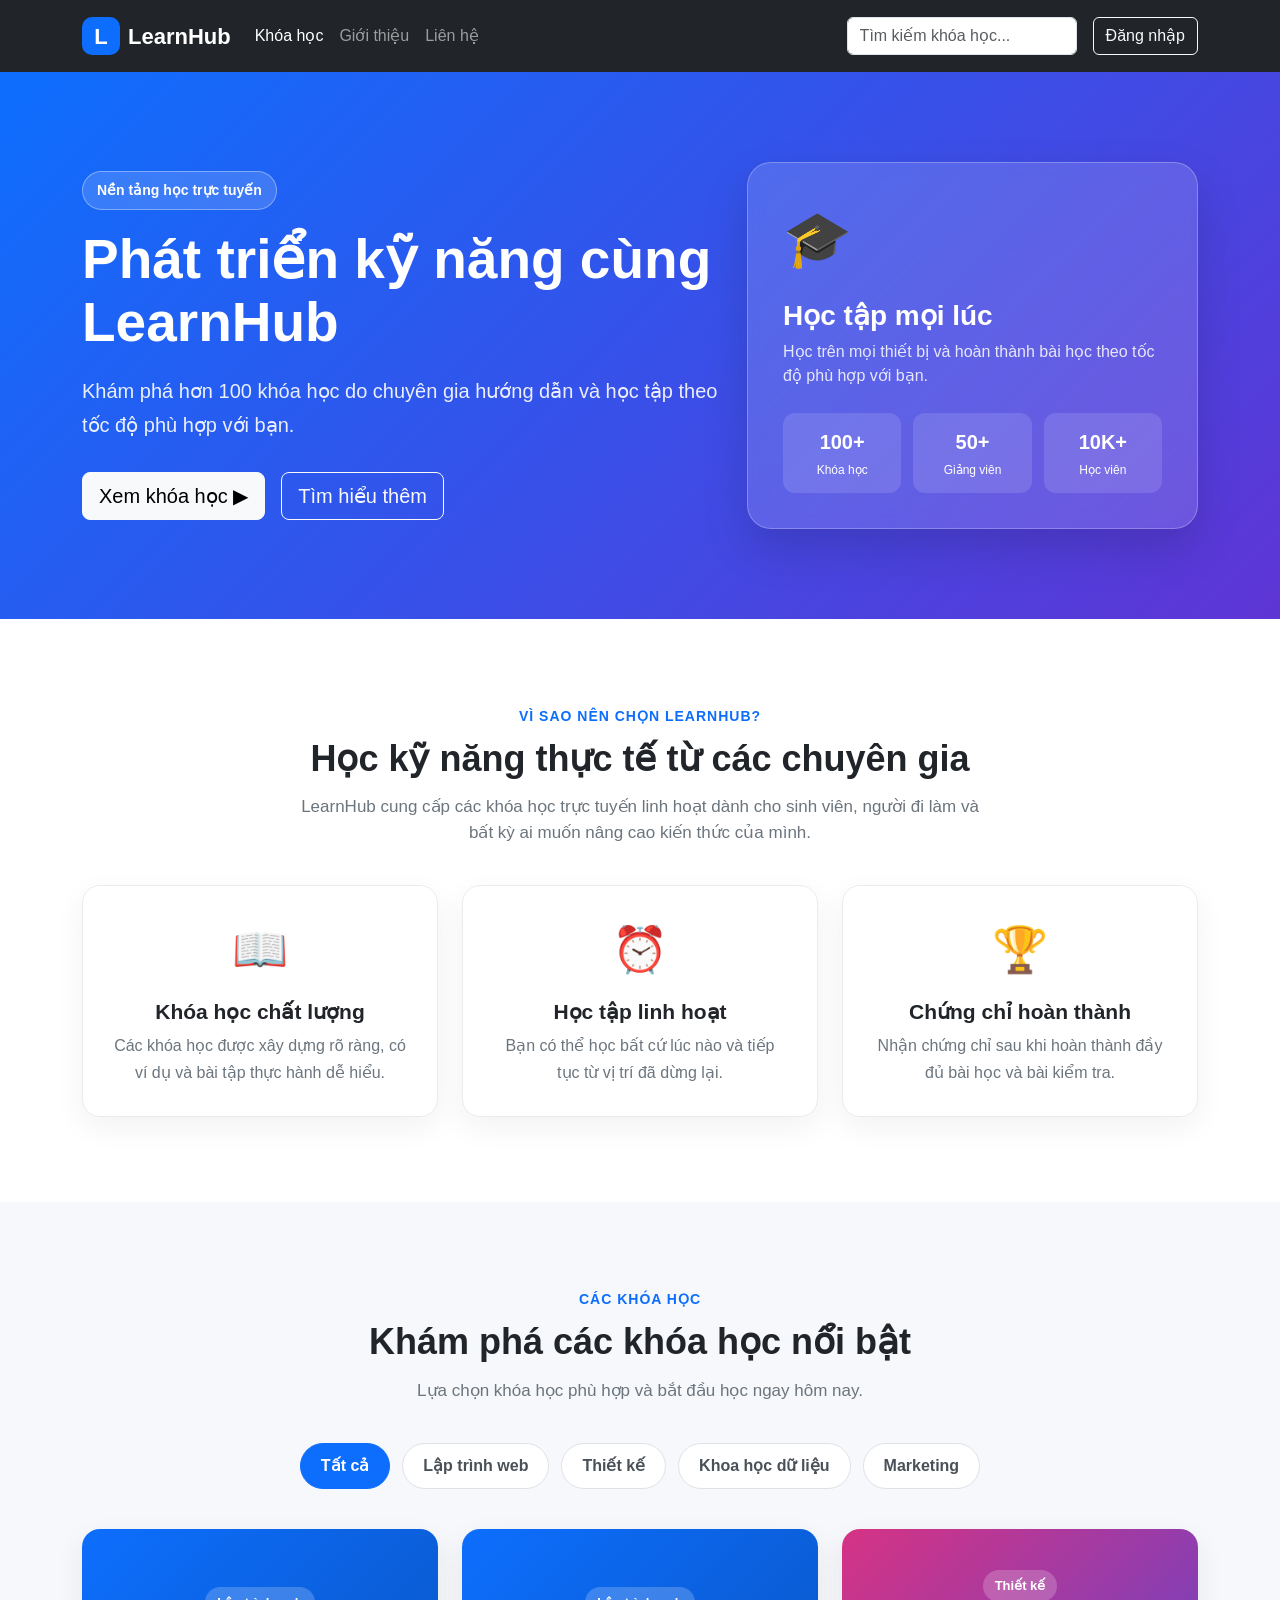
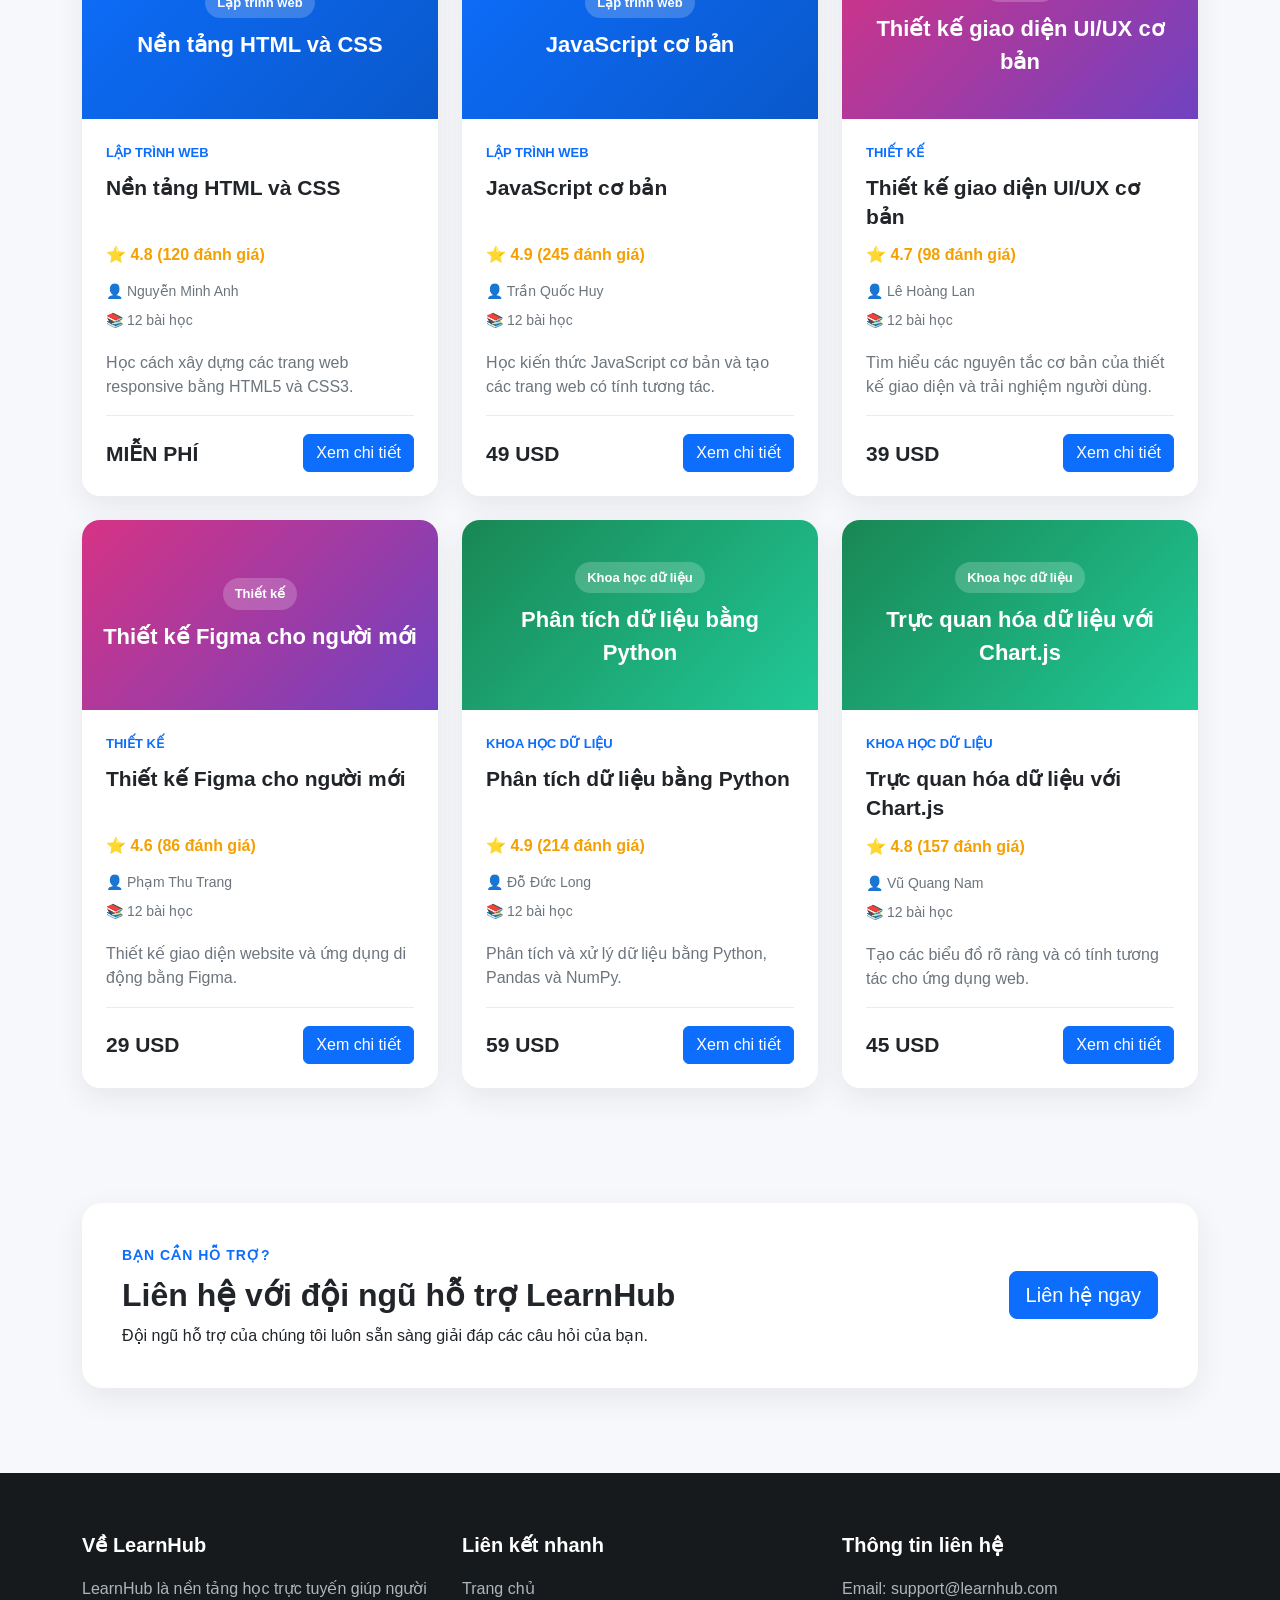
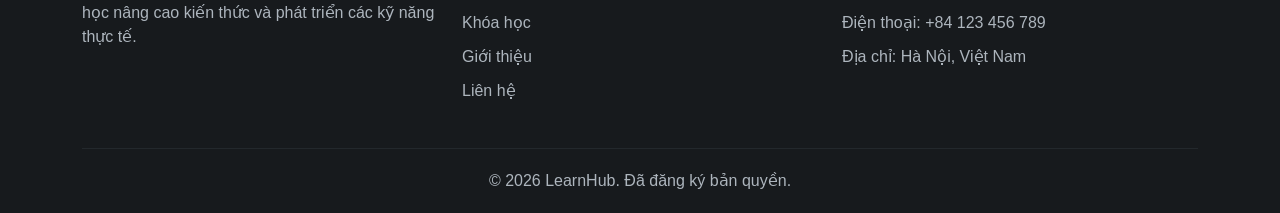
==== index.html @ 82a7a539 "First Commit" ====
<!DOCTYPE html>
<html lang="vi">
<head>
    <meta charset="UTF-8">

    <!-- Giúp giao diện hiển thị tốt trên điện thoại và máy tính bảng -->
    <meta
        name="viewport"
        content="width=device-width, initial-scale=1.0"
    >

    <title>LearnHub - Học trực tuyến</title>

    <!-- Bootstrap 5 CSS -->
    <link
        href="https://cdn.jsdelivr.net/npm/bootstrap@5.3.3/dist/css/bootstrap.min.css"
        rel="stylesheet"
    >

    <!-- File CSS tự viết -->
    <link rel="stylesheet" href="style.css">
</head>

<body>

<!-- ================= THANH ĐIỀU HƯỚNG ================= -->
<nav class="navbar navbar-expand-lg navbar-dark bg-dark sticky-top">
    <div class="container">

        <!-- Logo trang web -->
        <a class="navbar-brand d-flex align-items-center gap-2" href="index.html">
            <span class="logo-mark">L</span>
            <span>LearnHub</span>
        </a>

        <!-- Nút menu xuất hiện trên màn hình nhỏ -->
        <button
            class="navbar-toggler"
            type="button"
            data-bs-toggle="collapse"
            data-bs-target="#mainNavbar"
            aria-controls="mainNavbar"
            aria-expanded="false"
            aria-label="Mở hoặc đóng menu"
        >
            <span class="navbar-toggler-icon"></span>
        </button>

        <!-- Nội dung thanh điều hướng -->
        <div class="collapse navbar-collapse" id="mainNavbar">

            <ul class="navbar-nav me-auto mb-2 mb-lg-0">

                <li class="nav-item">
                    <a class="nav-link active" href="#courses">
                        Khóa học
                    </a>
                </li>

                <li class="nav-item">
                    <a class="nav-link" href="#about">
                        Giới thiệu
                    </a>
                </li>

                <li class="nav-item">
                    <a class="nav-link" href="#contact">
                        Liên hệ
                    </a>
                </li>

            </ul>

            <!-- Ô tìm kiếm hiện mới chỉ có giao diện.
                 Chức năng tìm kiếm sẽ làm trong Bài 2. -->
            <div class="navbar-search me-lg-3 mb-3 mb-lg-0">
                <input
                    id="navbarSearchInput"
                    class="form-control"
                    type="search"
                    placeholder="Tìm kiếm khóa học..."
                    aria-label="Tìm kiếm khóa học"
                >
            </div>

            <button class="btn btn-outline-light" type="button">
                Đăng nhập
            </button>

        </div>
    </div>
</nav>

<!-- ================= PHẦN GIỚI THIỆU ĐẦU TRANG ================= -->
<header class="hero-section" id="about">
    <div class="container">
        <div class="row align-items-center">

            <div class="col-lg-7">

                <span class="hero-label">
                    Nền tảng học trực tuyến
                </span>

                <h1 class="hero-title">
                    Phát triển kỹ năng cùng LearnHub
                </h1>

                <p class="hero-description">
                    Khám phá hơn 100 khóa học do chuyên gia hướng dẫn
                    và học tập theo tốc độ phù hợp với bạn.
                </p>

                <div class="d-flex flex-wrap gap-3">

                    <a class="btn btn-light btn-lg" href="#courses">
                        Xem khóa học ▶
                    </a>

                    <a class="btn btn-outline-light btn-lg" href="#aboutContent">
                        Tìm hiểu thêm
                    </a>

                </div>
            </div>

            <!-- Phần này chỉ hiển thị trên màn hình máy tính -->
            <div class="col-lg-5 d-none d-lg-block">

                <div class="hero-card">

                    <div class="hero-card-icon">🎓</div>

                    <h2>Học tập mọi lúc</h2>

                    <p>
                        Học trên mọi thiết bị và hoàn thành bài học
                        theo tốc độ phù hợp với bạn.
                    </p>

                    <div class="hero-statistics">

                        <div>
                            <strong>100+</strong>
                            <span>Khóa học</span>
                        </div>

                        <div>
                            <strong>50+</strong>
                            <span>Giảng viên</span>
                        </div>

                        <div>
                            <strong>10K+</strong>
                            <span>Học viên</span>
                        </div>

                    </div>
                </div>
            </div>

        </div>
    </div>
</header>

<!-- ================= PHẦN GIỚI THIỆU ================= -->
<section class="about-section" id="aboutContent">
    <div class="container">

        <div class="section-heading text-center">

            <span class="section-label">
                Vì sao nên chọn LearnHub?
            </span>

            <h2>
                Học kỹ năng thực tế từ các chuyên gia
            </h2>

            <p>
                LearnHub cung cấp các khóa học trực tuyến linh hoạt
                dành cho sinh viên, người đi làm và bất kỳ ai muốn
                nâng cao kiến thức của mình.
            </p>

        </div>

        <div class="row g-4">

            <div class="col-md-4">

                <div class="feature-card">

                    <div class="feature-icon">📖</div>

                    <h3>Khóa học chất lượng</h3>

                    <p>
                        Các khóa học được xây dựng rõ ràng, có ví dụ
                        và bài tập thực hành dễ hiểu.
                    </p>

                </div>
            </div>

            <div class="col-md-4">

                <div class="feature-card">

                    <div class="feature-icon">⏰</div>

                    <h3>Học tập linh hoạt</h3>

                    <p>
                        Bạn có thể học bất cứ lúc nào và tiếp tục
                        từ vị trí đã dừng lại.
                    </p>

                </div>
            </div>

            <div class="col-md-4">

                <div class="feature-card">

                    <div class="feature-icon">🏆</div>

                    <h3>Chứng chỉ hoàn thành</h3>

                    <p>
                        Nhận chứng chỉ sau khi hoàn thành đầy đủ
                        bài học và bài kiểm tra.
                    </p>

                </div>
            </div>

        </div>
    </div>
</section>

<!-- ================= DANH SÁCH KHÓA HỌC ================= -->
<main class="course-section" id="courses">
    <div class="container">

        <div class="section-heading text-center">

            <span class="section-label">
                Các khóa học
            </span>

            <h2>
                Khám phá các khóa học nổi bật
            </h2>

            <p>
                Lựa chọn khóa học phù hợp và bắt đầu học ngay hôm nay.
            </p>

        </div>

        <!-- Các nút danh mục hiện mới chỉ có giao diện.
             Chức năng lọc sẽ được làm trong Bài 2. -->
        <div class="category-tabs">

            <button class="category-button active" type="button">
                Tất cả
            </button>

            <button class="category-button" type="button">
                Lập trình web
            </button>

            <button class="category-button" type="button">
                Thiết kế
            </button>

            <button class="category-button" type="button">
                Khoa học dữ liệu
            </button>

            <button class="category-button" type="button">
                Marketing
            </button>

        </div>

        <!-- JavaScript sẽ đưa các thẻ khóa học vào đây -->
        <div
            id="coursesGrid"
            class="row row-cols-1 row-cols-md-2 row-cols-lg-3 g-4"
        ></div>

    </div>
</main>

<!-- ================= PHẦN LIÊN HỆ ================= -->
<section class="contact-section" id="contact">
    <div class="container">

        <div class="contact-box">

            <div>

                <span class="section-label">
                    Bạn cần hỗ trợ?
                </span>

                <h2>
                    Liên hệ với đội ngũ hỗ trợ LearnHub
                </h2>

                <p class="mb-0">
                    Đội ngũ hỗ trợ của chúng tôi luôn sẵn sàng
                    giải đáp các câu hỏi của bạn.
                </p>

            </div>

            <a
                class="btn btn-primary btn-lg"
                href="mailto:support@learnhub.com"
            >
                Liên hệ ngay
            </a>

        </div>
    </div>
</section>

<!-- ================= CHÂN TRANG ================= -->
<footer class="site-footer">
    <div class="container">

        <div class="row g-4">

            <!-- Cột 1 -->
            <div class="col-md-4">

                <h3 class="footer-title">
                    Về LearnHub
                </h3>

                <p>
                    LearnHub là nền tảng học trực tuyến giúp người học
                    nâng cao kiến thức và phát triển các kỹ năng thực tế.
                </p>

            </div>

            <!-- Cột 2 -->
            <div class="col-md-4">

                <h3 class="footer-title">
                    Liên kết nhanh
                </h3>

                <ul class="footer-links">

                    <li>
                        <a href="index.html">
                            Trang chủ
                        </a>
                    </li>

                    <li>
                        <a href="#courses">
                            Khóa học
                        </a>
                    </li>

                    <li>
                        <a href="#about">
                            Giới thiệu
                        </a>
                    </li>

                    <li>
                        <a href="#contact">
                            Liên hệ
                        </a>
                    </li>

                </ul>
            </div>

            <!-- Cột 3 -->
            <div class="col-md-4">

                <h3 class="footer-title">
                    Thông tin liên hệ
                </h3>

                <ul class="footer-contact">

                    <li>
                        Email: support@learnhub.com
                    </li>

                    <li>
                        Điện thoại: +84 123 456 789
                    </li>

                    <li>
                        Địa chỉ: Hà Nội, Việt Nam
                    </li>

                </ul>
            </div>

        </div>

        <hr class="footer-divider">

        <p class="footer-copyright">
            © 2026 LearnHub. Đã đăng ký bản quyền.
        </p>

    </div>
</footer>

<!-- Bootstrap JavaScript -->
<script
    src="https://cdn.jsdelivr.net/npm/bootstrap@5.3.3/dist/js/bootstrap.bundle.min.js"
></script>

<!-- Dữ liệu và code hiển thị khóa học -->
<script src="app.js"></script>

</body>
</html>
---- style.css ----
/* ================= CÀI ĐẶT CHUNG ================= */

html {
    scroll-behavior: smooth;
}

body {
    margin: 0;
    background-color: #f6f8fb;
    color: #212529;
    font-family: Arial, Helvetica, sans-serif;
}

a {
    text-decoration: none;
}

h1,
h2,
h3,
p {
    word-break: break-word;
}

.section-heading {
    max-width: 700px;
    margin: 0 auto 40px;
}

.section-heading h2 {
    margin-bottom: 14px;
    font-size: 36px;
    font-weight: 700;
}

.section-heading p {
    color: #6c757d;
    font-size: 17px;
}

.section-label {
    display: inline-block;
    margin-bottom: 10px;
    color: #0d6efd;
    font-size: 14px;
    font-weight: 700;
    letter-spacing: 1px;
    text-transform: uppercase;
}


/* ================= THANH ĐIỀU HƯỚNG ================= */

.navbar {
    min-height: 72px;
}

.logo-mark {
    display: inline-flex;
    width: 38px;
    height: 38px;
    align-items: center;
    justify-content: center;
    border-radius: 10px;
    background-color: #0d6efd;
    color: #ffffff;
    font-size: 22px;
    font-weight: 700;
}

.navbar-brand {
    font-size: 22px;
    font-weight: 700;
}

.navbar-search {
    width: 230px;
}


/* ================= PHẦN ĐẦU TRANG ================= */

.hero-section {
    padding: 90px 0;
    background:
        linear-gradient(
            135deg,
            #0d6efd,
            #5f35d5
        );
    color: #ffffff;
}

.hero-label {
    display: inline-block;
    margin-bottom: 18px;
    padding: 8px 14px;
    border: 1px solid rgba(255, 255, 255, 0.35);
    border-radius: 30px;
    background-color: rgba(255, 255, 255, 0.15);
    font-size: 14px;
    font-weight: 700;
}

.hero-title {
    max-width: 720px;
    margin-bottom: 20px;
    font-size: 55px;
    font-weight: 800;
    line-height: 1.15;
}

.hero-description {
    max-width: 650px;
    margin-bottom: 30px;
    color: rgba(255, 255, 255, 0.9);
    font-size: 20px;
    line-height: 1.7;
}

.hero-card {
    padding: 35px;
    border: 1px solid rgba(255, 255, 255, 0.25);
    border-radius: 24px;
    background-color: rgba(255, 255, 255, 0.14);
    box-shadow: 0 20px 45px rgba(0, 0, 0, 0.15);
    backdrop-filter: blur(8px);
}

.hero-card-icon {
    margin-bottom: 18px;
    font-size: 55px;
}

.hero-card h2 {
    font-size: 28px;
    font-weight: 700;
}

.hero-card p {
    color: rgba(255, 255, 255, 0.85);
}

.hero-statistics {
    display: grid;
    grid-template-columns: repeat(3, 1fr);
    gap: 12px;
    margin-top: 25px;
}

.hero-statistics div {
    padding: 14px 8px;
    border-radius: 12px;
    background-color: rgba(255, 255, 255, 0.12);
    text-align: center;
}

.hero-statistics strong,
.hero-statistics span {
    display: block;
}

.hero-statistics strong {
    font-size: 20px;
}

.hero-statistics span {
    margin-top: 4px;
    font-size: 12px;
}


/* ================= PHẦN GIỚI THIỆU ================= */

.about-section {
    padding: 85px 0;
    background-color: #ffffff;
}

.feature-card {
    height: 100%;
    padding: 30px;
    border: 1px solid #e9ecef;
    border-radius: 18px;
    background-color: #ffffff;
    box-shadow: 0 10px 30px rgba(33, 37, 41, 0.06);
    text-align: center;
}

.feature-icon {
    margin-bottom: 15px;
    font-size: 45px;
}

.feature-card h3 {
    font-size: 21px;
    font-weight: 700;
}

.feature-card p {
    margin-bottom: 0;
    color: #6c757d;
    line-height: 1.7;
}


/* ================= DANH SÁCH KHÓA HỌC ================= */

.course-section {
    padding: 85px 0;
}

.category-tabs {
    display: flex;
    flex-wrap: wrap;
    justify-content: center;
    gap: 12px;
    margin-bottom: 40px;
}

.category-button {
    padding: 10px 20px;
    border: 1px solid #dee2e6;
    border-radius: 30px;
    background-color: #ffffff;
    color: #495057;
    font-weight: 600;
    transition: 0.2s;
}

.category-button:hover,
.category-button.active {
    border-color: #0d6efd;
    background-color: #0d6efd;
    color: #ffffff;
}

.course-card {
    overflow: hidden;
    border: 0;
    border-radius: 18px;
    box-shadow: 0 10px 28px rgba(33, 37, 41, 0.08);
    transition: transform 0.25s, box-shadow 0.25s;
}

.course-card:hover {
    transform: translateY(-7px);
    box-shadow: 0 18px 38px rgba(33, 37, 41, 0.15);
}

.course-thumbnail {
    display: flex;
    height: 190px;
    flex-direction: column;
    align-items: center;
    justify-content: center;
    gap: 10px;
    padding: 20px;
    color: #ffffff;
    text-align: center;
}

.course-thumbnail span {
    padding: 6px 12px;
    border-radius: 20px;
    background-color: rgba(255, 255, 255, 0.2);
    font-size: 13px;
    font-weight: 700;
}

.course-thumbnail strong {
    font-size: 22px;
}

.thumbnail-web {
    background:
        linear-gradient(
            135deg,
            #0d6efd,
            #0a58ca
        );
}

.thumbnail-design {
    background:
        linear-gradient(
            135deg,
            #d63384,
            #6f42c1
        );
}

.thumbnail-data {
    background:
        linear-gradient(
            135deg,
            #198754,
            #20c997
        );
}

.thumbnail-marketing {
    background:
        linear-gradient(
            135deg,
            #fd7e14,
            #dc3545
        );
}

.course-card .card-body {
    display: flex;
    flex-direction: column;
    padding: 24px;
}

.course-category {
    margin-bottom: 10px;
    color: #0d6efd;
    font-size: 13px;
    font-weight: 700;
    text-transform: uppercase;
}

.course-card-title {
    min-height: 58px;
    margin-bottom: 12px;
    font-size: 21px;
    font-weight: 700;
    line-height: 1.4;
}

.course-rating {
    margin-bottom: 14px;
    color: #f59f00;
    font-weight: 600;
}

.course-information {
    display: flex;
    flex-direction: column;
    gap: 8px;
    margin-bottom: 20px;
    color: #6c757d;
    font-size: 14px;
}

.course-card-footer {
    display: flex;
    align-items: center;
    justify-content: space-between;
    gap: 15px;
    margin-top: auto;
    padding-top: 18px;
    border-top: 1px solid #e9ecef;
}

.course-price-small {
    margin: 0;
    color: #212529;
    font-size: 21px;
    font-weight: 800;
}


/* ================= PHẦN LIÊN HỆ ================= */

.contact-section {
    padding: 30px 0 85px;
}

.contact-box {
    display: flex;
    align-items: center;
    justify-content: space-between;
    gap: 30px;
    padding: 40px;
    border-radius: 20px;
    background-color: #ffffff;
    box-shadow: 0 10px 30px rgba(33, 37, 41, 0.08);
}

.contact-box h2 {
    margin-bottom: 10px;
    font-weight: 700;
}


/* ================= CHÂN TRANG ================= */

.site-footer {
    padding: 60px 0 20px;
    background-color: #171a1d;
    color: #adb5bd;
}

.footer-title {
    margin-bottom: 20px;
    color: #ffffff;
    font-size: 20px;
    font-weight: 700;
}

.footer-links,
.footer-contact {
    margin: 0;
    padding: 0;
    list-style: none;
}

.footer-links li,
.footer-contact li {
    margin-bottom: 10px;
}

.footer-links a {
    color: #adb5bd;
}

.footer-links a:hover {
    color: #ffffff;
}

.footer-divider {
    margin: 35px 0 20px;
    border-color: #495057;
}

.footer-copyright {
    margin: 0;
    text-align: center;
}


/* ================= ĐƯỜNG DẪN ĐIỀU HƯỚNG ================= */

.breadcrumb-section {
    padding: 22px 0;
    border-bottom: 1px solid #e9ecef;
    background-color: #ffffff;
}


/* ================= CHI TIẾT KHÓA HỌC ================= */

.course-detail-section {
    padding: 55px 0 85px;
}

.detail-thumbnail {
    display: flex;
    min-height: 340px;
    flex-direction: column;
    align-items: center;
    justify-content: center;
    gap: 14px;
    margin-bottom: 25px;
    padding: 30px;
    border-radius: 20px;
    color: #ffffff;
    text-align: center;
}

.detail-thumbnail span {
    padding: 8px 16px;
    border-radius: 30px;
    background-color: rgba(255, 255, 255, 0.2);
    font-weight: 700;
}

.detail-thumbnail strong {
    max-width: 600px;
    font-size: 38px;
    line-height: 1.3;
}

.detail-content-card {
    margin-bottom: 25px;
    padding: 32px;
    border: 1px solid #e9ecef;
    border-radius: 18px;
    background-color: #ffffff;
    box-shadow: 0 8px 25px rgba(33, 37, 41, 0.05);
}

.detail-content-card h1 {
    margin: 14px 0;
    font-size: 42px;
    font-weight: 800;
}

.detail-content-card h2 {
    margin-bottom: 22px;
    font-size: 27px;
    font-weight: 700;
}

.course-category-badge {
    display: inline-block;
    padding: 7px 13px;
    border-radius: 20px;
    background-color: #e7f1ff;
    color: #0d6efd;
    font-size: 13px;
    font-weight: 700;
}

.course-detail-meta {
    display: flex;
    flex-wrap: wrap;
    gap: 10px;
    color: #6c757d;
}

.course-instructor {
    margin-top: 18px;
    margin-bottom: 0;
}

.learning-goal-item {
    display: flex;
    height: 100%;
    gap: 12px;
    padding: 16px;
    border-radius: 12px;
    background-color: #f8f9fa;
}

.learning-goal-icon {
    color: #198754;
    font-weight: 800;
}

.curriculum-heading {
    display: flex;
    align-items: center;
    justify-content: space-between;
    gap: 20px;
    margin-bottom: 25px;
}

.lesson-count {
    flex-shrink: 0;
    padding: 8px 14px;
    border-radius: 30px;
    background-color: #e7f1ff;
    color: #0d6efd;
    font-size: 14px;
    font-weight: 700;
}

.curriculum-accordion .accordion-item {
    overflow: hidden;
    margin-bottom: 12px;
    border: 1px solid #dee2e6;
    border-radius: 12px;
}

.curriculum-accordion .accordion-button {
    font-weight: 700;
}

.lesson-item {
    display: flex;
    align-items: center;
    justify-content: space-between;
    gap: 15px;
}

.lesson-number {
    display: inline-flex;
    width: 30px;
    height: 30px;
    align-items: center;
    justify-content: center;
    margin-right: 10px;
    border-radius: 50%;
    background-color: #e7f1ff;
    color: #0d6efd;
    font-size: 13px;
    font-weight: 700;
}


/* ================= THANH THÔNG TIN BÊN PHẢI ================= */

.course-sidebar {
    position: sticky;
    top: 95px;
    overflow: hidden;
    border-radius: 18px;
    background-color: #ffffff;
    box-shadow: 0 12px 35px rgba(33, 37, 41, 0.12);
}

.sidebar-thumbnail {
    display: flex;
    height: 190px;
    align-items: center;
    justify-content: center;
    padding: 20px;
    color: #ffffff;
    font-size: 22px;
    font-weight: 700;
    text-align: center;
}

.sidebar-body {
    padding: 28px;
}

.course-price {
    margin-bottom: 20px;
    font-size: 34px;
    font-weight: 800;
}

.sidebar-body h3 {
    margin-bottom: 18px;
    font-size: 18px;
    font-weight: 700;
}

.course-includes {
    display: flex;
    flex-direction: column;
    gap: 13px;
    margin: 0;
    padding: 0;
    list-style: none;
    color: #495057;
}


/* ================= RESPONSIVE ================= */

@media (max-width: 991px) {
    .navbar-search {
        width: 100%;
    }

    .hero-section {
        padding: 70px 0;
    }

    .hero-title {
        font-size: 44px;
    }

    .course-sidebar {
        position: static;
    }
}

@media (max-width: 767px) {
    .section-heading h2 {
        font-size: 30px;
    }

    .hero-title {
        font-size: 38px;
    }

    .hero-description {
        font-size: 17px;
    }

    .contact-box {
        flex-direction: column;
        align-items: flex-start;
    }

    .detail-thumbnail {
        min-height: 260px;
    }

    .detail-thumbnail strong {
        font-size: 29px;
    }

    .detail-content-card {
        padding: 24px;
    }

    .detail-content-card h1 {
        font-size: 34px;
    }

    .curriculum-heading {
        align-items: flex-start;
        flex-direction: column;
    }
}

@media (max-width: 575px) {
    .hero-section {
        padding: 55px 0;
    }

    .hero-title {
        font-size: 33px;
    }

    .category-tabs {
        justify-content: flex-start;
    }

    .course-card-footer {
        align-items: flex-start;
        flex-direction: column;
    }

    .course-card-footer .btn {
        width: 100%;
    }

    .lesson-item {
        align-items: flex-start;
        flex-direction: column;
    }
}
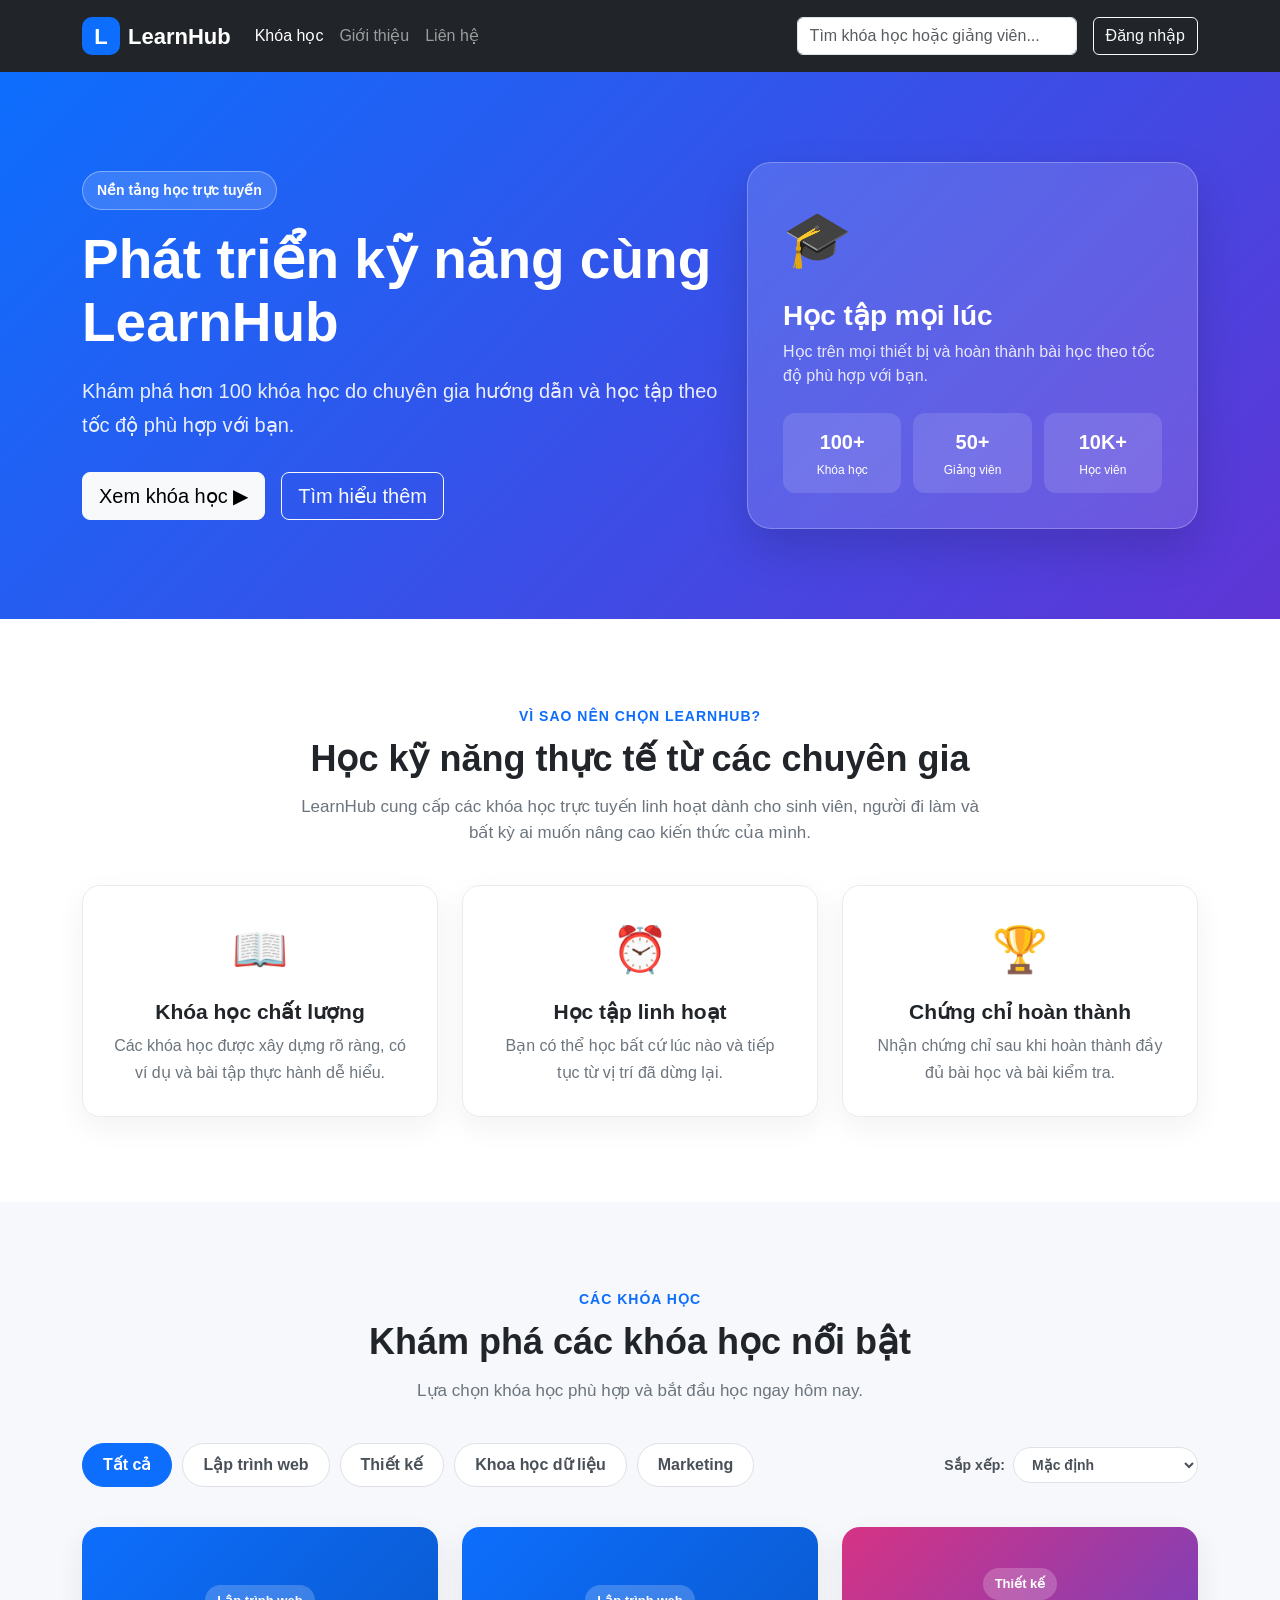
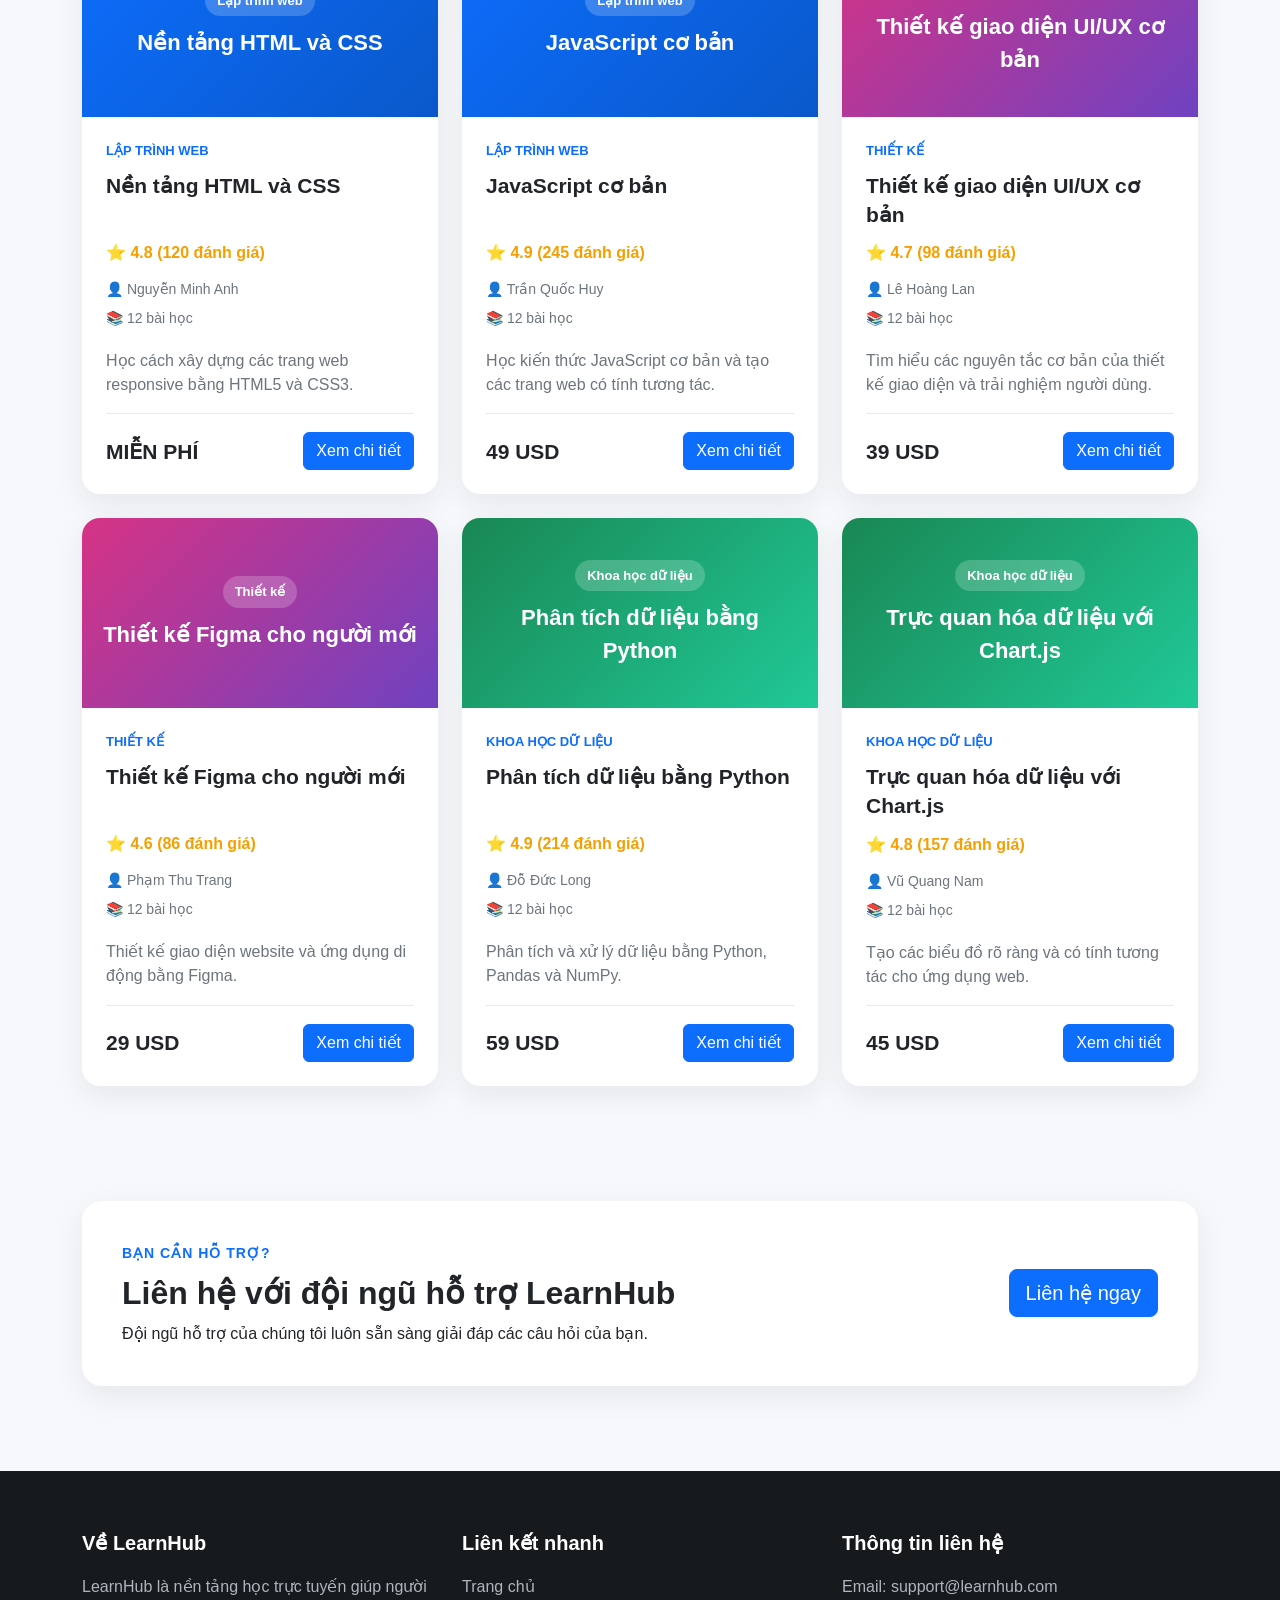
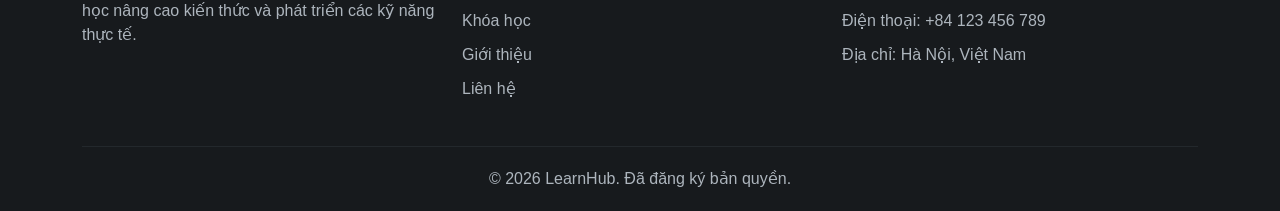
==== commit 6fe831f9: "Problem 02: Live Search, Category Filter & Sort" ====
--- a/index.html
+++ b/index.html
@@ -1,21 +1,16 @@
 <!DOCTYPE html>
 <html lang="vi">
+
 <head>
     <meta charset="UTF-8">
 
     <!-- Giúp giao diện hiển thị tốt trên điện thoại và máy tính bảng -->
-    <meta
-        name="viewport"
-        content="width=device-width, initial-scale=1.0"
-    >
+    <meta name="viewport" content="width=device-width, initial-scale=1.0">
 
     <title>LearnHub - Học trực tuyến</title>
 
     <!-- Bootstrap 5 CSS -->
-    <link
-        href="https://cdn.jsdelivr.net/npm/bootstrap@5.3.3/dist/css/bootstrap.min.css"
-        rel="stylesheet"
-    >
+    <link href="https://cdn.jsdelivr.net/npm/bootstrap@5.3.3/dist/css/bootstrap.min.css" rel="stylesheet">
 
     <!-- File CSS tự viết -->
     <link rel="stylesheet" href="style.css">
@@ -23,409 +18,447 @@
 
 <body>
 
-<!-- ================= THANH ĐIỀU HƯỚNG ================= -->
-<nav class="navbar navbar-expand-lg navbar-dark bg-dark sticky-top">
-    <div class="container">
-
-        <!-- Logo trang web -->
-        <a class="navbar-brand d-flex align-items-center gap-2" href="index.html">
-            <span class="logo-mark">L</span>
-            <span>LearnHub</span>
-        </a>
-
-        <!-- Nút menu xuất hiện trên màn hình nhỏ -->
-        <button
-            class="navbar-toggler"
-            type="button"
-            data-bs-toggle="collapse"
-            data-bs-target="#mainNavbar"
-            aria-controls="mainNavbar"
-            aria-expanded="false"
-            aria-label="Mở hoặc đóng menu"
-        >
-            <span class="navbar-toggler-icon"></span>
-        </button>
-
-        <!-- Nội dung thanh điều hướng -->
-        <div class="collapse navbar-collapse" id="mainNavbar">
-
-            <ul class="navbar-nav me-auto mb-2 mb-lg-0">
-
-                <li class="nav-item">
-                    <a class="nav-link active" href="#courses">
-                        Khóa học
-                    </a>
-                </li>
-
-                <li class="nav-item">
-                    <a class="nav-link" href="#about">
-                        Giới thiệu
-                    </a>
-                </li>
-
-                <li class="nav-item">
-                    <a class="nav-link" href="#contact">
-                        Liên hệ
-                    </a>
-                </li>
-
-            </ul>
-
-            <!-- Ô tìm kiếm hiện mới chỉ có giao diện.
-                 Chức năng tìm kiếm sẽ làm trong Bài 2. -->
-            <div class="navbar-search me-lg-3 mb-3 mb-lg-0">
-                <input
-                    id="navbarSearchInput"
-                    class="form-control"
-                    type="search"
-                    placeholder="Tìm kiếm khóa học..."
-                    aria-label="Tìm kiếm khóa học"
-                >
-            </div>
-
-            <button class="btn btn-outline-light" type="button">
-                Đăng nhập
+    <!-- ================= THANH ĐIỀU HƯỚNG ================= -->
+    <nav class="navbar navbar-expand-lg navbar-dark bg-dark sticky-top">
+        <div class="container">
+
+            <!-- Logo trang web -->
+            <a class="navbar-brand d-flex align-items-center gap-2" href="index.html">
+                <span class="logo-mark">L</span>
+                <span>LearnHub</span>
+            </a>
+
+            <!-- Nút menu xuất hiện trên màn hình nhỏ -->
+            <button class="navbar-toggler" type="button" data-bs-toggle="collapse" data-bs-target="#mainNavbar"
+                aria-controls="mainNavbar" aria-expanded="false" aria-label="Mở hoặc đóng menu">
+                <span class="navbar-toggler-icon"></span>
             </button>
 
-        </div>
-    </div>
-</nav>
-
-<!-- ================= PHẦN GIỚI THIỆU ĐẦU TRANG ================= -->
-<header class="hero-section" id="about">
-    <div class="container">
-        <div class="row align-items-center">
-
-            <div class="col-lg-7">
-
-                <span class="hero-label">
-                    Nền tảng học trực tuyến
-                </span>
-
-                <h1 class="hero-title">
-                    Phát triển kỹ năng cùng LearnHub
-                </h1>
-
-                <p class="hero-description">
-                    Khám phá hơn 100 khóa học do chuyên gia hướng dẫn
-                    và học tập theo tốc độ phù hợp với bạn.
-                </p>
-
-                <div class="d-flex flex-wrap gap-3">
-
-                    <a class="btn btn-light btn-lg" href="#courses">
-                        Xem khóa học ▶
-                    </a>
-
-                    <a class="btn btn-outline-light btn-lg" href="#aboutContent">
-                        Tìm hiểu thêm
-                    </a>
-
-                </div>
-            </div>
-
-            <!-- Phần này chỉ hiển thị trên màn hình máy tính -->
-            <div class="col-lg-5 d-none d-lg-block">
-
-                <div class="hero-card">
-
-                    <div class="hero-card-icon">🎓</div>
-
-                    <h2>Học tập mọi lúc</h2>
-
-                    <p>
-                        Học trên mọi thiết bị và hoàn thành bài học
-                        theo tốc độ phù hợp với bạn.
-                    </p>
-
-                    <div class="hero-statistics">
-
-                        <div>
-                            <strong>100+</strong>
-                            <span>Khóa học</span>
-                        </div>
-
-                        <div>
-                            <strong>50+</strong>
-                            <span>Giảng viên</span>
-                        </div>
-
-                        <div>
-                            <strong>10K+</strong>
-                            <span>Học viên</span>
-                        </div>
-
-                    </div>
-                </div>
-            </div>
-
-        </div>
-    </div>
-</header>
-
-<!-- ================= PHẦN GIỚI THIỆU ================= -->
-<section class="about-section" id="aboutContent">
-    <div class="container">
-
-        <div class="section-heading text-center">
-
-            <span class="section-label">
-                Vì sao nên chọn LearnHub?
-            </span>
-
-            <h2>
-                Học kỹ năng thực tế từ các chuyên gia
-            </h2>
-
-            <p>
-                LearnHub cung cấp các khóa học trực tuyến linh hoạt
-                dành cho sinh viên, người đi làm và bất kỳ ai muốn
-                nâng cao kiến thức của mình.
-            </p>
-
-        </div>
-
-        <div class="row g-4">
-
-            <div class="col-md-4">
-
-                <div class="feature-card">
-
-                    <div class="feature-icon">📖</div>
-
-                    <h3>Khóa học chất lượng</h3>
-
-                    <p>
-                        Các khóa học được xây dựng rõ ràng, có ví dụ
-                        và bài tập thực hành dễ hiểu.
-                    </p>
-
-                </div>
-            </div>
-
-            <div class="col-md-4">
-
-                <div class="feature-card">
-
-                    <div class="feature-icon">⏰</div>
-
-                    <h3>Học tập linh hoạt</h3>
-
-                    <p>
-                        Bạn có thể học bất cứ lúc nào và tiếp tục
-                        từ vị trí đã dừng lại.
-                    </p>
-
-                </div>
-            </div>
-
-            <div class="col-md-4">
-
-                <div class="feature-card">
-
-                    <div class="feature-icon">🏆</div>
-
-                    <h3>Chứng chỉ hoàn thành</h3>
-
-                    <p>
-                        Nhận chứng chỉ sau khi hoàn thành đầy đủ
-                        bài học và bài kiểm tra.
-                    </p>
-
-                </div>
-            </div>
-
-        </div>
-    </div>
-</section>
-
-<!-- ================= DANH SÁCH KHÓA HỌC ================= -->
-<main class="course-section" id="courses">
-    <div class="container">
-
-        <div class="section-heading text-center">
-
-            <span class="section-label">
-                Các khóa học
-            </span>
-
-            <h2>
-                Khám phá các khóa học nổi bật
-            </h2>
-
-            <p>
-                Lựa chọn khóa học phù hợp và bắt đầu học ngay hôm nay.
-            </p>
-
-        </div>
-
-        <!-- Các nút danh mục hiện mới chỉ có giao diện.
-             Chức năng lọc sẽ được làm trong Bài 2. -->
-        <div class="category-tabs">
-
-            <button class="category-button active" type="button">
-                Tất cả
-            </button>
-
-            <button class="category-button" type="button">
-                Lập trình web
-            </button>
-
-            <button class="category-button" type="button">
-                Thiết kế
-            </button>
-
-            <button class="category-button" type="button">
-                Khoa học dữ liệu
-            </button>
-
-            <button class="category-button" type="button">
-                Marketing
-            </button>
-
-        </div>
-
-        <!-- JavaScript sẽ đưa các thẻ khóa học vào đây -->
-        <div
-            id="coursesGrid"
-            class="row row-cols-1 row-cols-md-2 row-cols-lg-3 g-4"
-        ></div>
-
-    </div>
-</main>
-
-<!-- ================= PHẦN LIÊN HỆ ================= -->
-<section class="contact-section" id="contact">
-    <div class="container">
-
-        <div class="contact-box">
-
-            <div>
-
-                <span class="section-label">
-                    Bạn cần hỗ trợ?
-                </span>
-
-                <h2>
-                    Liên hệ với đội ngũ hỗ trợ LearnHub
-                </h2>
-
-                <p class="mb-0">
-                    Đội ngũ hỗ trợ của chúng tôi luôn sẵn sàng
-                    giải đáp các câu hỏi của bạn.
-                </p>
-
-            </div>
-
-            <a
-                class="btn btn-primary btn-lg"
-                href="mailto:support@learnhub.com"
-            >
-                Liên hệ ngay
-            </a>
-
-        </div>
-    </div>
-</section>
-
-<!-- ================= CHÂN TRANG ================= -->
-<footer class="site-footer">
-    <div class="container">
-
-        <div class="row g-4">
-
-            <!-- Cột 1 -->
-            <div class="col-md-4">
-
-                <h3 class="footer-title">
-                    Về LearnHub
-                </h3>
-
-                <p>
-                    LearnHub là nền tảng học trực tuyến giúp người học
-                    nâng cao kiến thức và phát triển các kỹ năng thực tế.
-                </p>
-
-            </div>
-
-            <!-- Cột 2 -->
-            <div class="col-md-4">
-
-                <h3 class="footer-title">
-                    Liên kết nhanh
-                </h3>
-
-                <ul class="footer-links">
-
-                    <li>
-                        <a href="index.html">
-                            Trang chủ
-                        </a>
-                    </li>
-
-                    <li>
-                        <a href="#courses">
+            <!-- Nội dung thanh điều hướng -->
+            <div class="collapse navbar-collapse" id="mainNavbar">
+
+                <ul class="navbar-nav me-auto mb-2 mb-lg-0">
+
+                    <li class="nav-item">
+                        <a class="nav-link active" href="#courses">
                             Khóa học
                         </a>
                     </li>
 
-                    <li>
-                        <a href="#about">
+                    <li class="nav-item">
+                        <a class="nav-link" href="#about">
                             Giới thiệu
                         </a>
                     </li>
 
-                    <li>
-                        <a href="#contact">
+                    <li class="nav-item">
+                        <a class="nav-link" href="#contact">
                             Liên hệ
                         </a>
                     </li>
 
                 </ul>
-            </div>
-
-            <!-- Cột 3 -->
-            <div class="col-md-4">
-
-                <h3 class="footer-title">
-                    Thông tin liên hệ
-                </h3>
-
-                <ul class="footer-contact">
-
-                    <li>
-                        Email: support@learnhub.com
-                    </li>
-
-                    <li>
-                        Điện thoại: +84 123 456 789
-                    </li>
-
-                    <li>
-                        Địa chỉ: Hà Nội, Việt Nam
-                    </li>
-
-                </ul>
-            </div>
-
-        </div>
-
-        <hr class="footer-divider">
-
-        <p class="footer-copyright">
-            © 2026 LearnHub. Đã đăng ký bản quyền.
-        </p>
-
-    </div>
-</footer>
-
-<!-- Bootstrap JavaScript -->
-<script
-    src="https://cdn.jsdelivr.net/npm/bootstrap@5.3.3/dist/js/bootstrap.bundle.min.js"
-></script>
-
-<!-- Dữ liệu và code hiển thị khóa học -->
-<script src="app.js"></script>
+
+                <!-- Ô tìm kiếm – Problem 02: Live Search theo title hoặc tên giảng viên -->
+                <div class="navbar-search me-lg-3 mb-3 mb-lg-0 position-relative">
+                    <input
+                        id="navbarSearchInput"
+                        class="form-control"
+                        type="search"
+                        placeholder="Tìm khóa học hoặc giảng viên..."
+                        aria-label="Tìm kiếm khóa học"
+                        autocomplete="off"
+                    >
+                    <!-- Nút xóa nhanh (✕) – hiện khi có text, ẩn khi trống -->
+                    <button
+                        id="clearSearchBtn"
+                        class="search-clear-btn d-none"
+                        type="button"
+                        aria-label="Xóa tìm kiếm"
+                    >✕</button>
+                </div>
+
+                <button class="btn btn-outline-light" type="button">
+                    Đăng nhập
+                </button>
+
+            </div>
+        </div>
+    </nav>
+
+    <!-- ================= PHẦN GIỚI THIỆU ĐẦU TRANG ================= -->
+    <header class="hero-section" id="about">
+        <div class="container">
+            <div class="row align-items-center">
+
+                <div class="col-lg-7">
+
+                    <span class="hero-label">
+                        Nền tảng học trực tuyến
+                    </span>
+
+                    <h1 class="hero-title">
+                        Phát triển kỹ năng cùng LearnHub
+                    </h1>
+
+                    <p class="hero-description">
+                        Khám phá hơn 100 khóa học do chuyên gia hướng dẫn
+                        và học tập theo tốc độ phù hợp với bạn.
+                    </p>
+
+                    <div class="d-flex flex-wrap gap-3">
+
+                        <a class="btn btn-light btn-lg" href="#courses">
+                            Xem khóa học ▶
+                        </a>
+
+                        <a class="btn btn-outline-light btn-lg" href="#aboutContent">
+                            Tìm hiểu thêm
+                        </a>
+
+                    </div>
+                </div>
+
+                <!-- Phần này chỉ hiển thị trên màn hình máy tính -->
+                <div class="col-lg-5 d-none d-lg-block">
+
+                    <div class="hero-card">
+
+                        <div class="hero-card-icon">🎓</div>
+
+                        <h2>Học tập mọi lúc</h2>
+
+                        <p>
+                            Học trên mọi thiết bị và hoàn thành bài học
+                            theo tốc độ phù hợp với bạn.
+                        </p>
+
+                        <div class="hero-statistics">
+
+                            <div>
+                                <strong>100+</strong>
+                                <span>Khóa học</span>
+                            </div>
+
+                            <div>
+                                <strong>50+</strong>
+                                <span>Giảng viên</span>
+                            </div>
+
+                            <div>
+                                <strong>10K+</strong>
+                                <span>Học viên</span>
+                            </div>
+
+                        </div>
+                    </div>
+                </div>
+
+            </div>
+        </div>
+    </header>
+
+    <!-- ================= PHẦN GIỚI THIỆU ================= -->
+    <section class="about-section" id="aboutContent">
+        <div class="container">
+
+            <div class="section-heading text-center">
+
+                <span class="section-label">
+                    Vì sao nên chọn LearnHub?
+                </span>
+
+                <h2>
+                    Học kỹ năng thực tế từ các chuyên gia
+                </h2>
+
+                <p>
+                    LearnHub cung cấp các khóa học trực tuyến linh hoạt
+                    dành cho sinh viên, người đi làm và bất kỳ ai muốn
+                    nâng cao kiến thức của mình.
+                </p>
+
+            </div>
+
+            <div class="row g-4">
+
+                <div class="col-md-4">
+
+                    <div class="feature-card">
+
+                        <div class="feature-icon">📖</div>
+
+                        <h3>Khóa học chất lượng</h3>
+
+                        <p>
+                            Các khóa học được xây dựng rõ ràng, có ví dụ
+                            và bài tập thực hành dễ hiểu.
+                        </p>
+
+                    </div>
+                </div>
+
+                <div class="col-md-4">
+
+                    <div class="feature-card">
+
+                        <div class="feature-icon">⏰</div>
+
+                        <h3>Học tập linh hoạt</h3>
+
+                        <p>
+                            Bạn có thể học bất cứ lúc nào và tiếp tục
+                            từ vị trí đã dừng lại.
+                        </p>
+
+                    </div>
+                </div>
+
+                <div class="col-md-4">
+
+                    <div class="feature-card">
+
+                        <div class="feature-icon">🏆</div>
+
+                        <h3>Chứng chỉ hoàn thành</h3>
+
+                        <p>
+                            Nhận chứng chỉ sau khi hoàn thành đầy đủ
+                            bài học và bài kiểm tra.
+                        </p>
+
+                    </div>
+                </div>
+
+            </div>
+        </div>
+    </section>
+
+    <!-- ================= DANH SÁCH KHÓA HỌC ================= -->
+    <main class="course-section" id="courses">
+        <div class="container">
+
+            <div class="section-heading text-center">
+
+                <span class="section-label">
+                    Các khóa học
+                </span>
+
+                <h2>
+                    Khám phá các khóa học nổi bật
+                </h2>
+
+                <p>
+                    Lựa chọn khóa học phù hợp và bắt đầu học ngay hôm nay.
+                </p>
+
+            </div>
+
+            <!-- Problem 02: Thanh điều khiển — Category Tabs + Sort Dropdown -->
+            <div class="course-controls">
+
+                <!-- Tab danh mục: data-category khớp với trường category trong courses array -->
+                <div class="category-tabs" id="categoryTabs">
+
+                    <button
+                        class="category-button active"
+                        type="button"
+                        data-category="all"
+                    >
+                        Tất cả
+                    </button>
+
+                    <button
+                        class="category-button"
+                        type="button"
+                        data-category="Lập trình web"
+                    >
+                        Lập trình web
+                    </button>
+
+                    <button
+                        class="category-button"
+                        type="button"
+                        data-category="Thiết kế"
+                    >
+                        Thiết kế
+                    </button>
+
+                    <button
+                        class="category-button"
+                        type="button"
+                        data-category="Khoa học dữ liệu"
+                    >
+                        Khoa học dữ liệu
+                    </button>
+
+                    <button
+                        class="category-button"
+                        type="button"
+                        data-category="Marketing"
+                    >
+                        Marketing
+                    </button>
+
+                </div>
+
+                <!-- Sort Dropdown: sắp xếp theo giá hoặc rating -->
+                <div class="sort-wrapper">
+                    <label for="sortSelect" class="sort-label">Sắp xếp:</label>
+                    <select id="sortSelect" class="sort-select">
+                        <option value="default">Mặc định</option>
+                        <option value="price-asc">Giá: Thấp → Cao</option>
+                        <option value="price-desc">Giá: Cao → Thấp</option>
+                        <option value="rating-desc">Đánh giá: Cao nhất</option>
+                    </select>
+                </div>
+
+            </div>
+
+            <!-- Grid hiển thị khóa học – JS render các card vào đây -->
+            <div
+                id="coursesGrid"
+                class="row row-cols-1 row-cols-md-2 row-cols-lg-3 g-4"
+            ></div>
+
+            <!-- Thông báo khi không tìm thấy kết quả (Problem 02) -->
+            <div id="noResultMessage" class="no-result-message d-none">
+                <div class="no-result-icon">🔍</div>
+                <h3>Không tìm thấy khóa học nào</h3>
+                <p>Thử từ khóa khác hoặc chọn danh mục khác.</p>
+            </div>
+
+        </div>
+    </main>
+
+    <!-- ================= PHẦN LIÊN HỆ ================= -->
+    <section class="contact-section" id="contact">
+        <div class="container">
+
+            <div class="contact-box">
+
+                <div>
+
+                    <span class="section-label">
+                        Bạn cần hỗ trợ?
+                    </span>
+
+                    <h2>
+                        Liên hệ với đội ngũ hỗ trợ LearnHub
+                    </h2>
+
+                    <p class="mb-0">
+                        Đội ngũ hỗ trợ của chúng tôi luôn sẵn sàng
+                        giải đáp các câu hỏi của bạn.
+                    </p>
+
+                </div>
+
+                <a class="btn btn-primary btn-lg" href="mailto:support@learnhub.com">
+                    Liên hệ ngay
+                </a>
+
+            </div>
+        </div>
+    </section>
+
+    <!-- ================= CHÂN TRANG ================= -->
+    <footer class="site-footer">
+        <div class="container">
+
+            <div class="row g-4">
+
+                <!-- Cột 1 -->
+                <div class="col-md-4">
+
+                    <h3 class="footer-title">
+                        Về LearnHub
+                    </h3>
+
+                    <p>
+                        LearnHub là nền tảng học trực tuyến giúp người học
+                        nâng cao kiến thức và phát triển các kỹ năng thực tế.
+                    </p>
+
+                </div>
+
+                <!-- Cột 2 -->
+                <div class="col-md-4">
+
+                    <h3 class="footer-title">
+                        Liên kết nhanh
+                    </h3>
+
+                    <ul class="footer-links">
+
+                        <li>
+                            <a href="index.html">
+                                Trang chủ
+                            </a>
+                        </li>
+
+                        <li>
+                            <a href="#courses">
+                                Khóa học
+                            </a>
+                        </li>
+
+                        <li>
+                            <a href="#about">
+                                Giới thiệu
+                            </a>
+                        </li>
+
+                        <li>
+                            <a href="#contact">
+                                Liên hệ
+                            </a>
+                        </li>
+
+                    </ul>
+                </div>
+
+                <!-- Cột 3 -->
+                <div class="col-md-4">
+
+                    <h3 class="footer-title">
+                        Thông tin liên hệ
+                    </h3>
+
+                    <ul class="footer-contact">
+
+                        <li>
+                            Email: support@learnhub.com
+                        </li>
+
+                        <li>
+                            Điện thoại: +84 123 456 789
+                        </li>
+
+                        <li>
+                            Địa chỉ: Hà Nội, Việt Nam
+                        </li>
+
+                    </ul>
+                </div>
+
+            </div>
+
+            <hr class="footer-divider">
+
+            <p class="footer-copyright">
+                © 2026 LearnHub. Đã đăng ký bản quyền.
+            </p>
+
+        </div>
+    </footer>
+
+    <!-- Bootstrap JavaScript -->
+    <script src="https://cdn.jsdelivr.net/npm/bootstrap@5.3.3/dist/js/bootstrap.bundle.min.js"></script>
+
+    <!-- Dữ liệu và code hiển thị khóa học -->
+    <script src="app.js"></script>
 
 </body>
+
 </html>
--- a/style.css
+++ b/style.css
@@ -74,8 +74,9 @@
 }
 
 .navbar-search {
-    width: 230px;
-}
+    width: 280px;
+}
+
 
 
 /* ================= PHẦN ĐẦU TRANG ================= */
@@ -210,22 +211,32 @@
     padding: 85px 0;
 }
 
+/* ===== Problem 02: Thanh điều khiển (tabs + sort) ===== */
+
+.course-controls {
+    display: flex;
+    flex-wrap: wrap;
+    align-items: center;
+    justify-content: space-between;
+    gap: 16px;
+    margin-bottom: 40px;
+}
+
 .category-tabs {
     display: flex;
     flex-wrap: wrap;
-    justify-content: center;
-    gap: 12px;
-    margin-bottom: 40px;
+    gap: 10px;
 }
 
 .category-button {
-    padding: 10px 20px;
+    padding: 9px 20px;
     border: 1px solid #dee2e6;
     border-radius: 30px;
     background-color: #ffffff;
     color: #495057;
     font-weight: 600;
-    transition: 0.2s;
+    cursor: pointer;
+    transition: background-color 0.2s, border-color 0.2s, color 0.2s;
 }
 
 .category-button:hover,
@@ -233,6 +244,84 @@
     border-color: #0d6efd;
     background-color: #0d6efd;
     color: #ffffff;
+}
+
+/* Sort dropdown */
+.sort-wrapper {
+    display: flex;
+    align-items: center;
+    gap: 8px;
+    flex-shrink: 0;
+}
+
+.sort-label {
+    white-space: nowrap;
+    font-size: 14px;
+    font-weight: 600;
+    color: #495057;
+    margin-bottom: 0;
+}
+
+.sort-select {
+    padding: 8px 14px;
+    border: 1px solid #dee2e6;
+    border-radius: 30px;
+    background-color: #ffffff;
+    color: #495057;
+    font-size: 14px;
+    font-weight: 600;
+    cursor: pointer;
+    outline: none;
+    min-width: 185px;
+    transition: border-color 0.2s;
+}
+
+.sort-select:focus {
+    border-color: #0d6efd;
+}
+
+/* Nút xóa nhanh (✕) bên trong ô tìm kiếm navbar */
+.search-clear-btn {
+    position: absolute;
+    right: 10px;
+    top: 50%;
+    transform: translateY(-50%);
+    padding: 2px 5px;
+    background: none;
+    border: none;
+    color: #6c757d;
+    font-size: 13px;
+    line-height: 1;
+    cursor: pointer;
+}
+
+.search-clear-btn:hover {
+    color: #212529;
+}
+
+/* Thông báo không tìm thấy kết quả */
+.no-result-message {
+    width: 100%;
+    padding: 70px 20px;
+    text-align: center;
+    color: #6c757d;
+}
+
+.no-result-icon {
+    margin-bottom: 16px;
+    font-size: 56px;
+}
+
+.no-result-message h3 {
+    margin-bottom: 8px;
+    font-size: 22px;
+    font-weight: 700;
+    color: #343a40;
+}
+
+.no-result-message p {
+    font-size: 15px;
+    margin: 0;
 }
 
 .course-card {
@@ -718,4 +807,19 @@
         align-items: flex-start;
         flex-direction: column;
     }
+
+    /* Problem 02: mobile — controls xếp dọc */
+    .course-controls {
+        flex-direction: column;
+        align-items: flex-start;
+    }
+
+    .sort-wrapper {
+        width: 100%;
+    }
+
+    .sort-select {
+        flex: 1;
+        min-width: unset;
+    }
 }
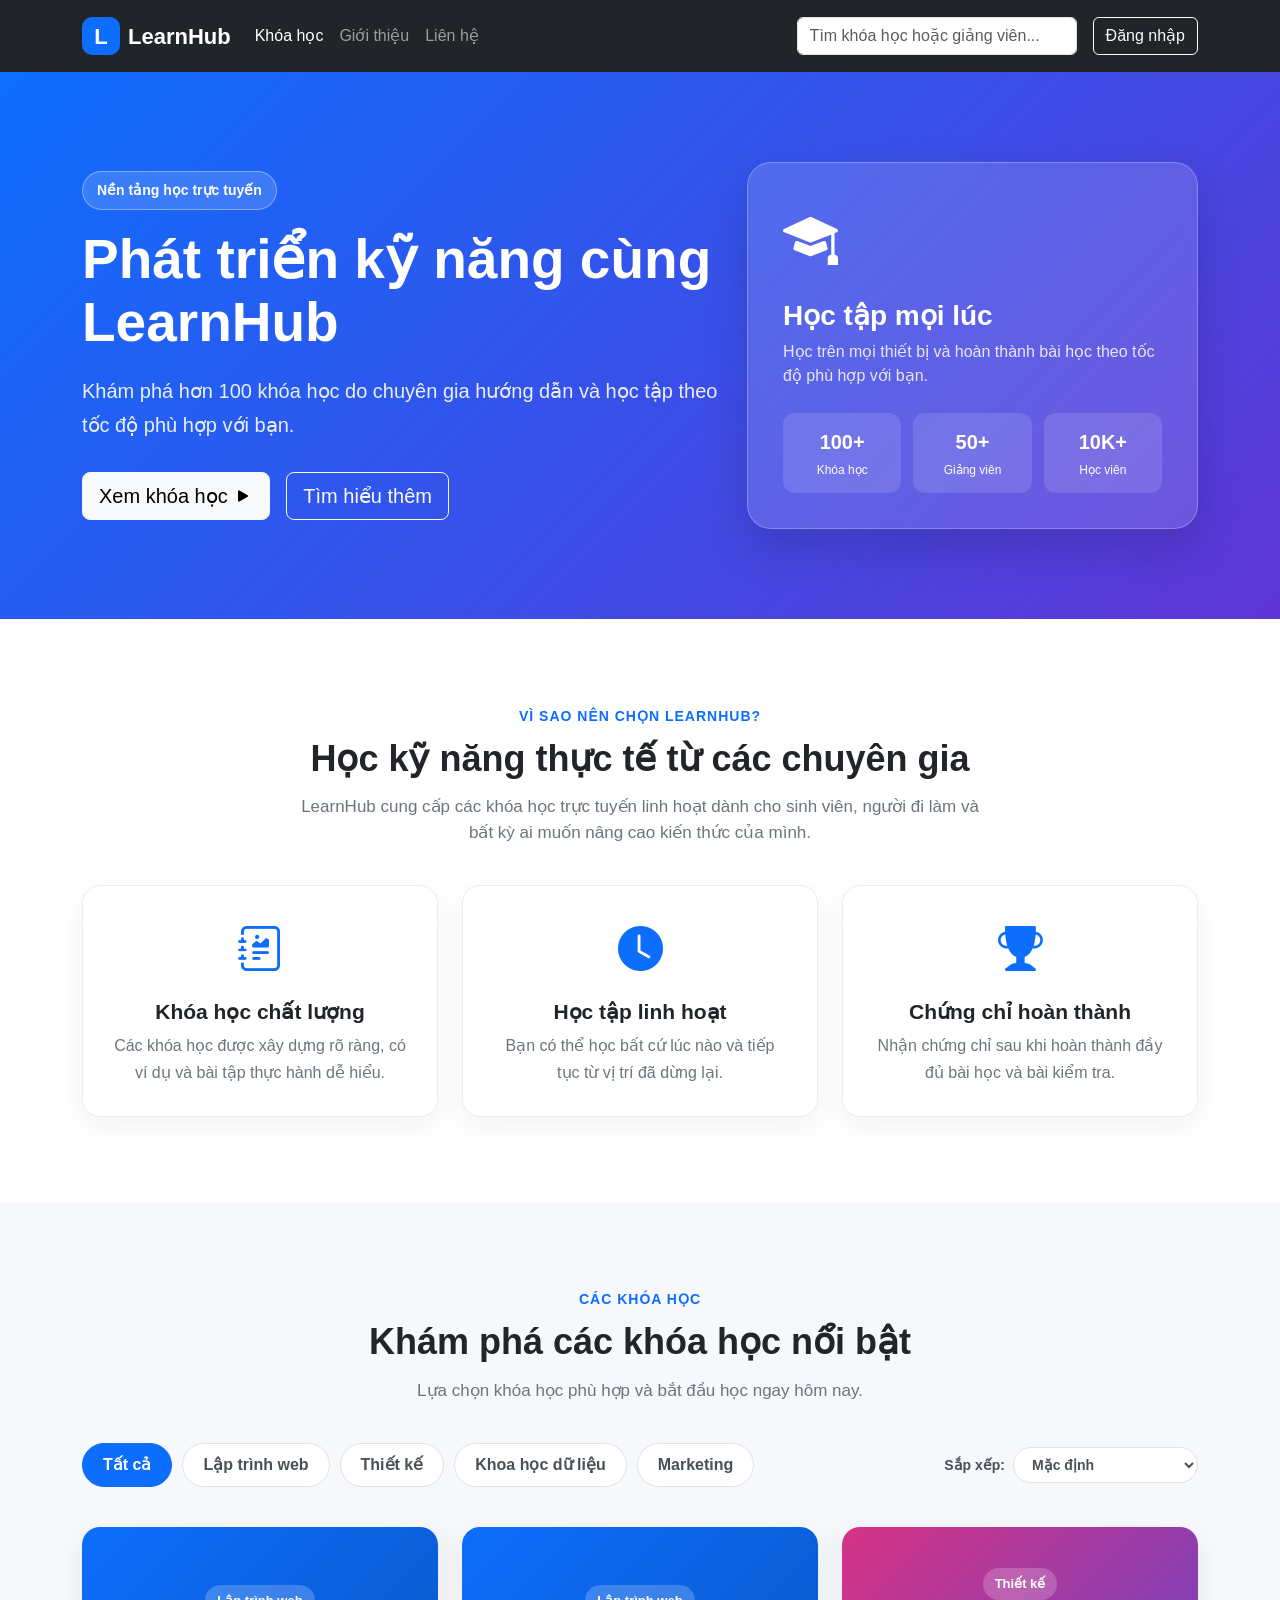
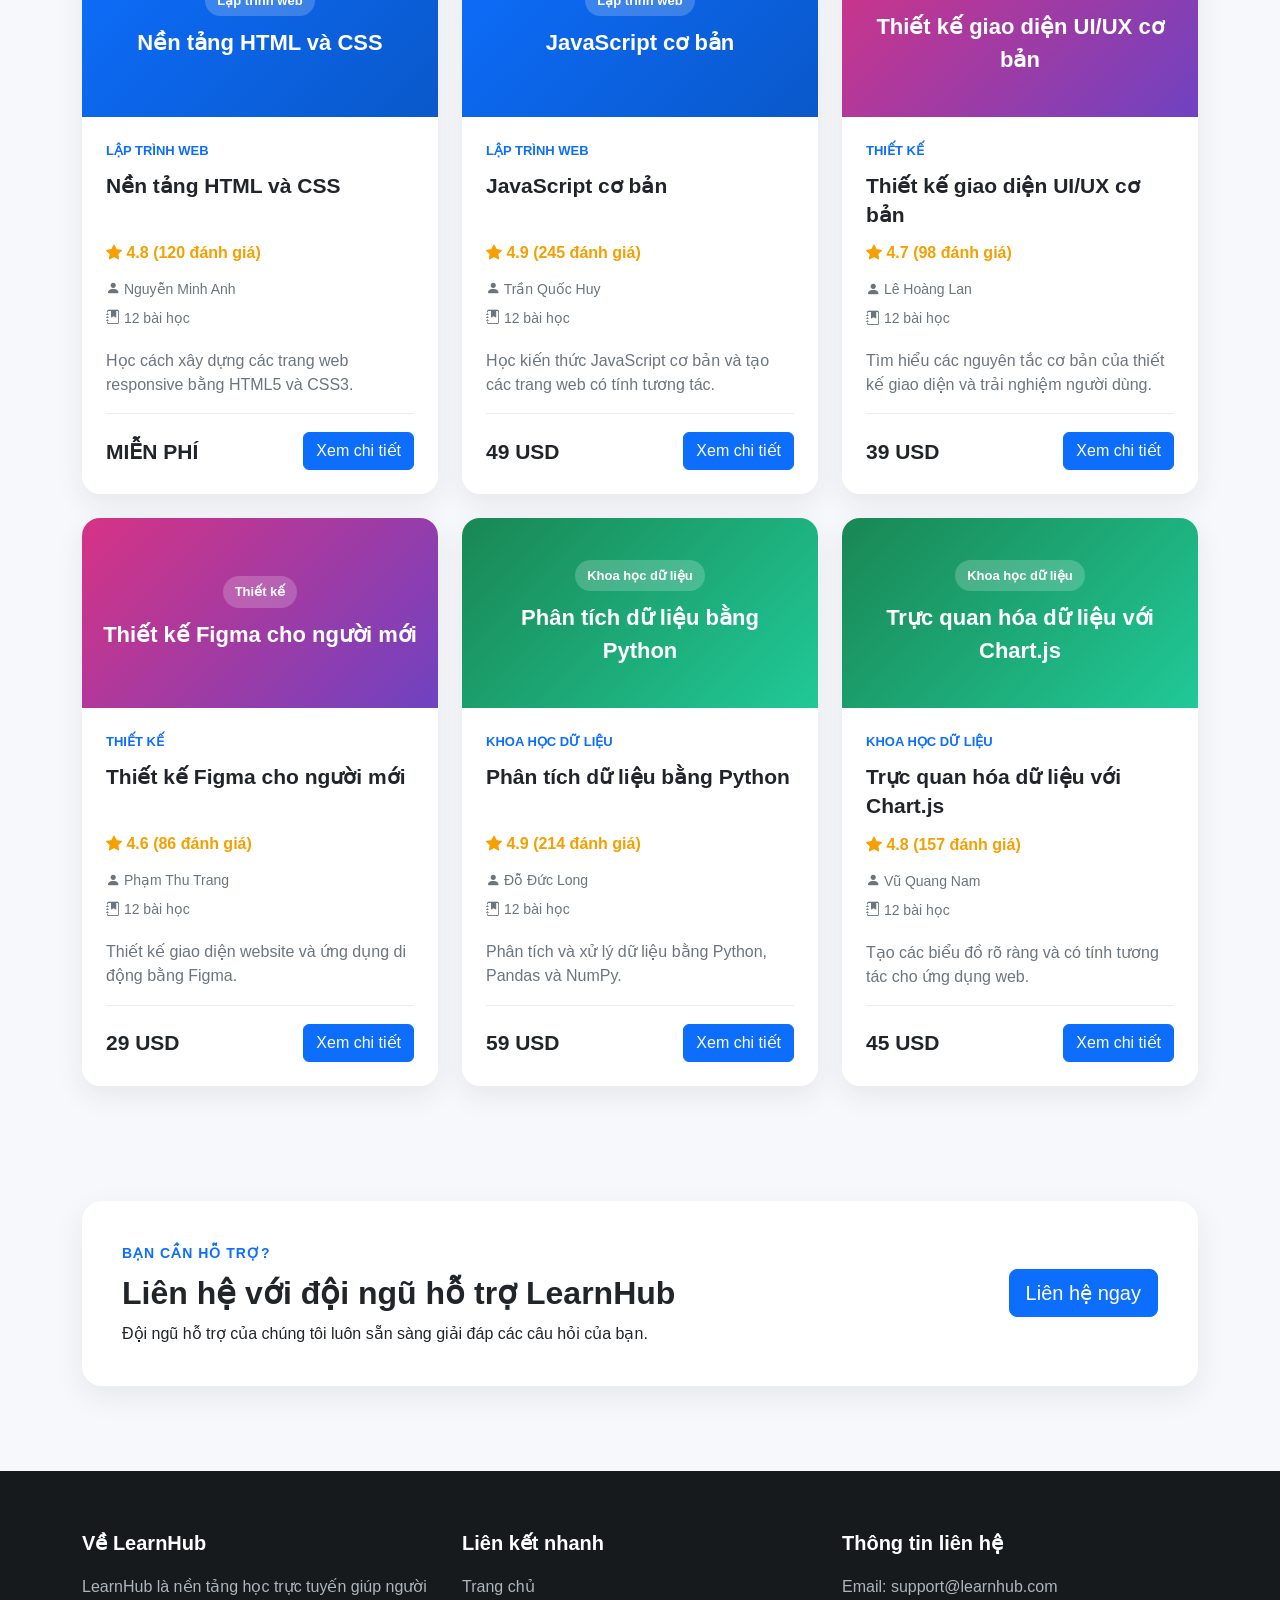
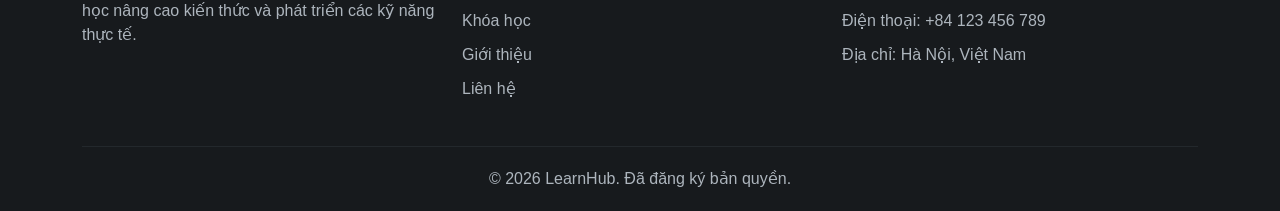
==== commit 15c690a8: "FIX: Feature Logic P3 theo FInal" ====
--- a/index.html
+++ b/index.html
@@ -11,6 +11,9 @@
 
     <!-- Bootstrap 5 CSS -->
     <link href="https://cdn.jsdelivr.net/npm/bootstrap@5.3.3/dist/css/bootstrap.min.css" rel="stylesheet">
+
+    <!-- Bootstrap Icons - dùng cho toàn bộ icon trong trang thay vì icon emoji -->
+    <link href="https://cdn.jsdelivr.net/npm/bootstrap-icons@1.11.3/font/bootstrap-icons.min.css" rel="stylesheet">
 
     <!-- File CSS tự viết -->
     <link rel="stylesheet" href="style.css">
@@ -69,13 +72,13 @@
                         aria-label="Tìm kiếm khóa học"
                         autocomplete="off"
                     >
-                    <!-- Nút xóa nhanh (✕) – hiện khi có text, ẩn khi trống -->
+                    <!-- Nút xóa nhanh, hiện khi có text, ẩn khi trống -->
                     <button
                         id="clearSearchBtn"
                         class="search-clear-btn d-none"
                         type="button"
                         aria-label="Xóa tìm kiếm"
-                    >✕</button>
+                    ><i class="bi bi-x-lg"></i></button>
                 </div>
 
                 <button class="btn btn-outline-light" type="button">
@@ -109,7 +112,7 @@
                     <div class="d-flex flex-wrap gap-3">
 
                         <a class="btn btn-light btn-lg" href="#courses">
-                            Xem khóa học ▶
+                            Xem khóa học <i class="bi bi-play-fill"></i>
                         </a>
 
                         <a class="btn btn-outline-light btn-lg" href="#aboutContent">
@@ -124,7 +127,7 @@
 
                     <div class="hero-card">
 
-                        <div class="hero-card-icon">🎓</div>
+                        <div class="hero-card-icon"><i class="bi bi-mortarboard-fill"></i></div>
 
                         <h2>Học tập mọi lúc</h2>
 
@@ -186,7 +189,7 @@
 
                     <div class="feature-card">
 
-                        <div class="feature-icon">📖</div>
+                        <div class="feature-icon"><i class="bi bi-journal-richtext"></i></div>
 
                         <h3>Khóa học chất lượng</h3>
 
@@ -202,7 +205,7 @@
 
                     <div class="feature-card">
 
-                        <div class="feature-icon">⏰</div>
+                        <div class="feature-icon"><i class="bi bi-clock-fill"></i></div>
 
                         <h3>Học tập linh hoạt</h3>
 
@@ -218,7 +221,7 @@
 
                     <div class="feature-card">
 
-                        <div class="feature-icon">🏆</div>
+                        <div class="feature-icon"><i class="bi bi-trophy-fill"></i></div>
 
                         <h3>Chứng chỉ hoàn thành</h3>
 
@@ -323,7 +326,7 @@
 
             <!-- Thông báo khi không tìm thấy kết quả (Problem 02) -->
             <div id="noResultMessage" class="no-result-message d-none">
-                <div class="no-result-icon">🔍</div>
+                <div class="no-result-icon"><i class="bi bi-search"></i></div>
                 <h3>Không tìm thấy khóa học nào</h3>
                 <p>Thử từ khóa khác hoặc chọn danh mục khác.</p>
             </div>
--- a/style.css
+++ b/style.css
@@ -190,6 +190,7 @@
 
 .feature-icon {
     margin-bottom: 15px;
+    color: #0d6efd;
     font-size: 45px;
 }
 
@@ -280,7 +281,7 @@
     border-color: #0d6efd;
 }
 
-/* Nút xóa nhanh (✕) bên trong ô tìm kiếm navbar */
+/* Nút xóa nhanh bên trong ô tìm kiếm navbar */
 .search-clear-btn {
     position: absolute;
     right: 10px;
@@ -670,6 +671,149 @@
     font-weight: 700;
 }
 
+/* Problem 03: thanh tiến độ học tập phía trên accordion chương trình học */
+.curriculum-progress {
+    margin-bottom: 20px;
+}
+
+.curriculum-progress-label {
+    margin-bottom: 8px;
+    font-size: 14px;
+    font-weight: 600;
+    color: #495057;
+}
+
+.curriculum-progress .progress {
+    height: 10px;
+    border-radius: 30px;
+}
+
+/* Huy hiệu hoàn thành trên tiêu đề một phần khi đã học xong hết bài học trong phần đó */
+.section-complete-badge {
+    margin-left: auto;
+    margin-right: 12px;
+    color: #198754;
+    font-size: 16px;
+}
+
+/* Dòng bài học: checkbox tiến độ đứng cạnh tên bài học */
+.lesson-item-main {
+    display: flex;
+    align-items: center;
+    gap: 12px;
+}
+
+.lesson-checkbox {
+    flex-shrink: 0;
+    width: 20px;
+    height: 20px;
+    cursor: pointer;
+}
+
+.lesson-item-label {
+    display: flex;
+    align-items: center;
+    margin-bottom: 0;
+    cursor: pointer;
+}
+
+/* Khu vực nút Làm bài kiểm tra và bảng câu hỏi bên dưới danh sách bài học */
+.section-quiz-area {
+    padding: 18px 20px;
+    border-top: 1px solid #e9ecef;
+}
+
+.quiz-toggle-row {
+    display: flex;
+    flex-wrap: wrap;
+    align-items: center;
+    gap: 12px;
+}
+
+.quiz-passed-tag {
+    font-size: 14px;
+    font-weight: 700;
+    color: #198754;
+}
+
+.quiz-panel {
+    margin-top: 18px;
+}
+
+.quiz-title {
+    margin-bottom: 18px;
+    font-size: 19px;
+    font-weight: 700;
+}
+
+.quiz-question {
+    margin-bottom: 18px;
+    padding-bottom: 18px;
+    border-bottom: 1px solid #e9ecef;
+}
+
+.quiz-question:last-of-type {
+    border-bottom: 0;
+}
+
+.quiz-question-text {
+    margin-bottom: 10px;
+    font-weight: 600;
+}
+
+.quiz-options {
+    display: flex;
+    flex-direction: column;
+    gap: 8px;
+}
+
+.quiz-option {
+    display: flex;
+    align-items: center;
+    gap: 8px;
+}
+
+/* Kết quả từng câu sau khi nộp bài: đúng tô xanh, sai tô đỏ */
+.quiz-option-result {
+    padding: 8px 12px;
+    border-radius: 8px;
+    background-color: #f8f9fa;
+}
+
+.quiz-option-result.correct {
+    background-color: #d1e7dd;
+    color: #0f5132;
+    font-weight: 700;
+}
+
+.quiz-option-result.wrong {
+    background-color: #f8d7da;
+    color: #842029;
+    font-weight: 700;
+}
+
+.quiz-result-banner {
+    display: flex;
+    flex-wrap: wrap;
+    align-items: center;
+    justify-content: space-between;
+    gap: 14px;
+    margin-top: 10px;
+    padding: 16px 20px;
+    border-radius: 12px;
+    font-weight: 600;
+}
+
+.quiz-result-banner.pass {
+    background-color: #d1e7dd;
+    color: #0f5132;
+}
+
+.quiz-result-banner.fail {
+    background-color: #f8d7da;
+    color: #842029;
+}
+
 
 /* ================= THANH THÔNG TIN BÊN PHẢI ================= */
 
@@ -720,6 +864,11 @@
     color: #495057;
 }
 
+.course-includes i {
+    margin-right: 6px;
+    color: #198754;
+}
+
 
 /* ================= RESPONSIVE ================= */
 
@@ -822,4 +971,10 @@
         flex: 1;
         min-width: unset;
     }
+
+    /* Problem 03: mobile — banner kết quả bài kiểm tra xếp dọc cho dễ đọc */
+    .quiz-result-banner {
+        flex-direction: column;
+        align-items: flex-start;
+    }
 }
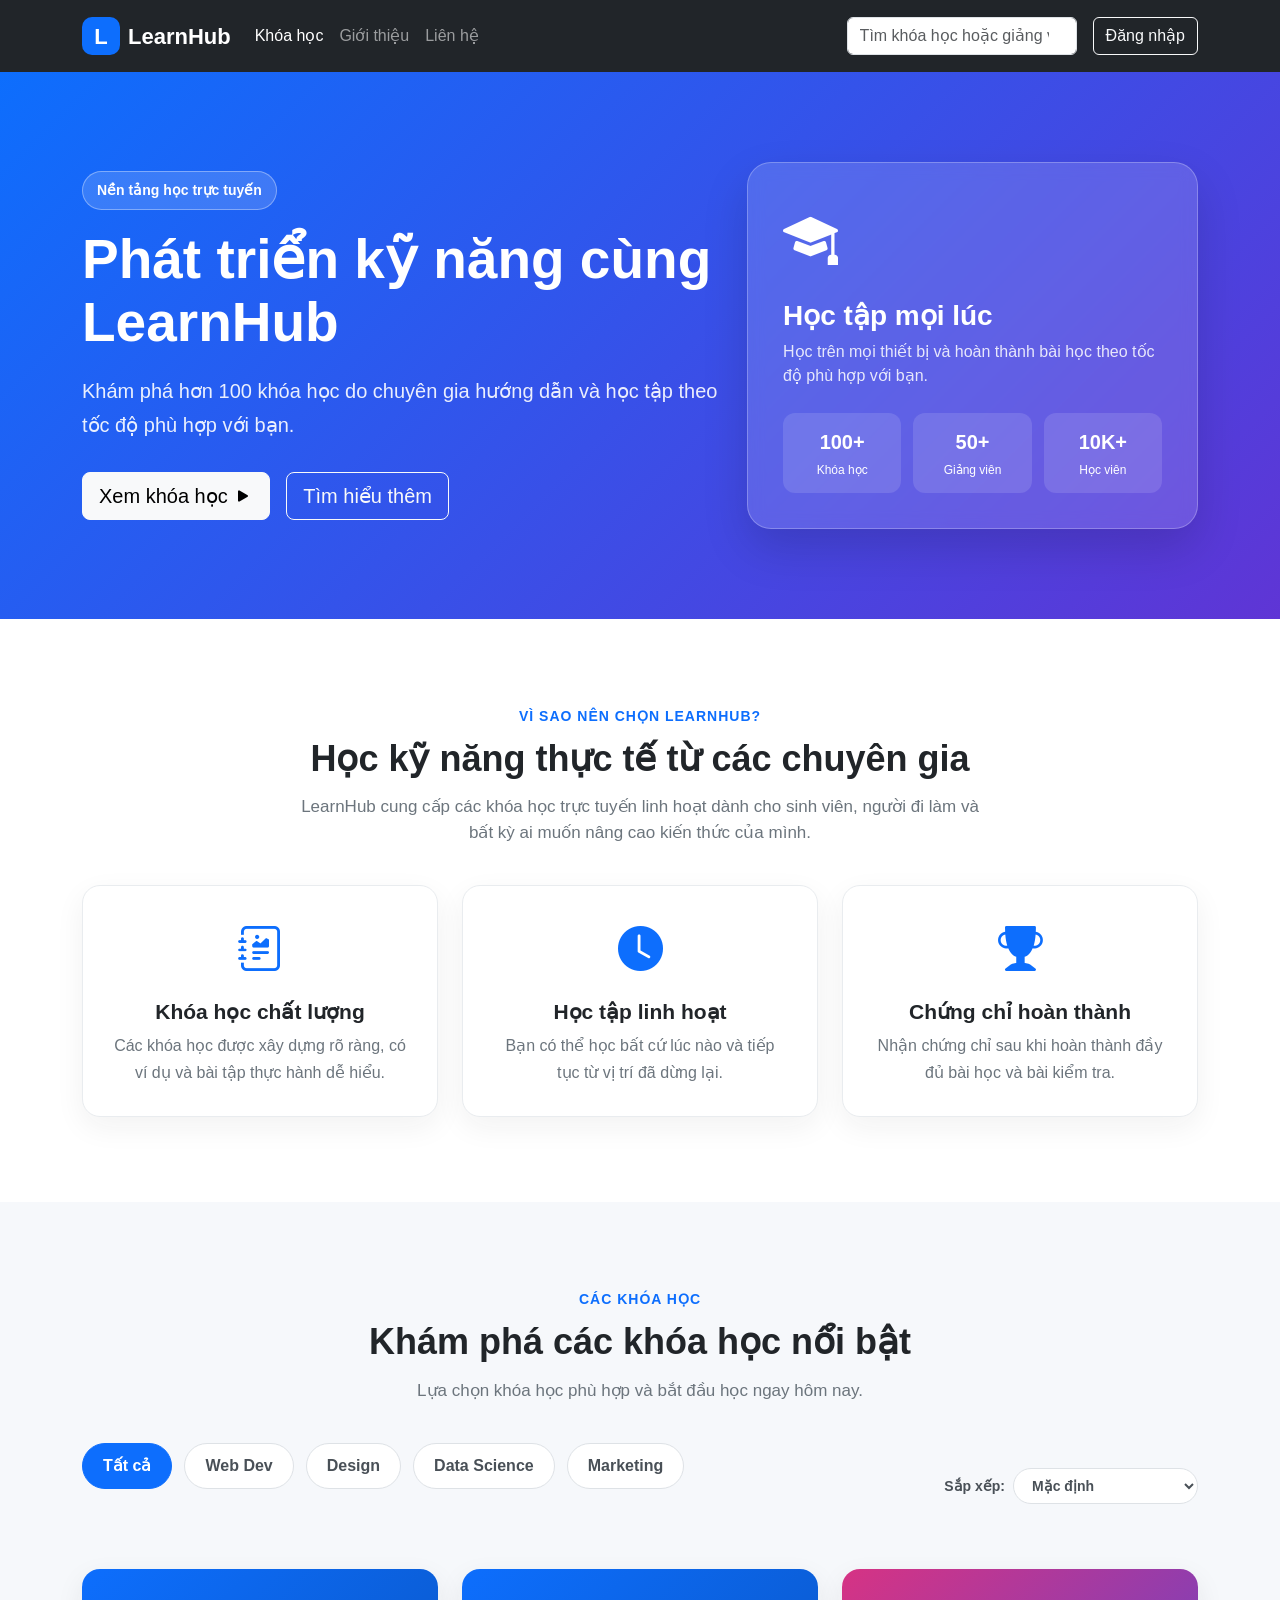
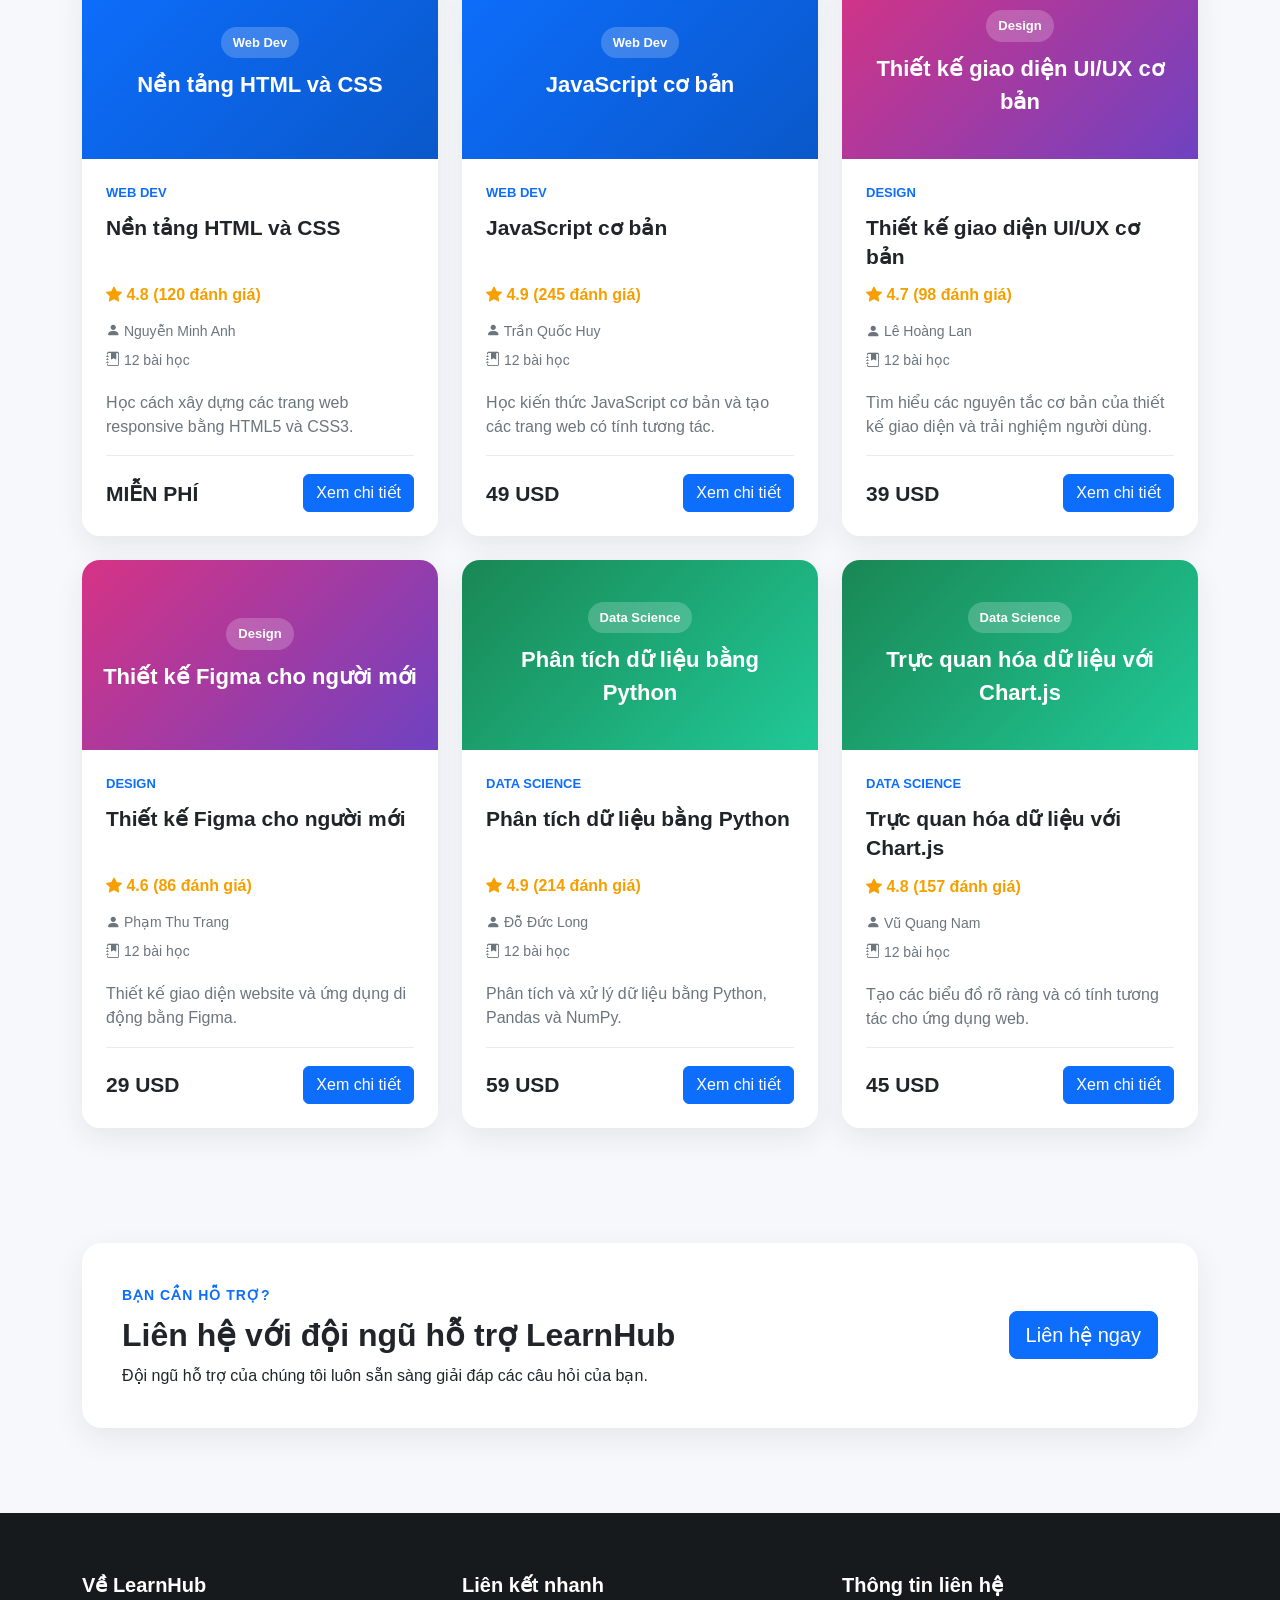
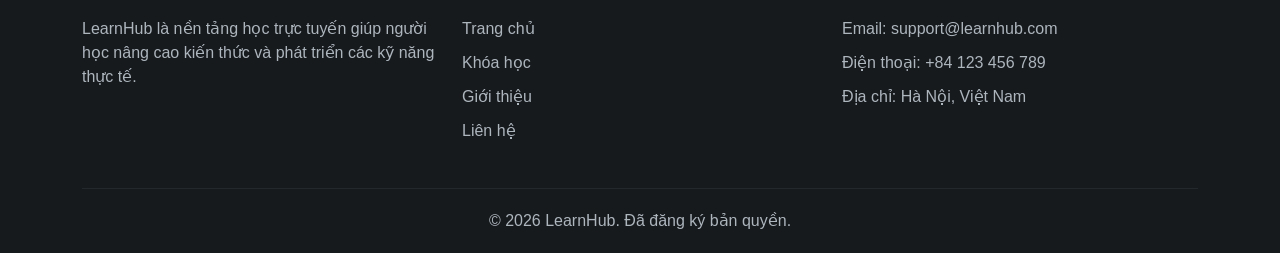
==== commit 5ad1ea58: "Add files via upload" ====
--- a/index.html
+++ b/index.html
@@ -274,25 +274,25 @@
                     <button
                         class="category-button"
                         type="button"
-                        data-category="Lập trình web"
-                    >
-                        Lập trình web
+                        data-category="Web Dev"
+                    >
+                        Web Dev
                     </button>
 
                     <button
                         class="category-button"
                         type="button"
-                        data-category="Thiết kế"
-                    >
-                        Thiết kế
+                        data-category="Design"
+                    >
+                        Design
                     </button>
 
                     <button
                         class="category-button"
                         type="button"
-                        data-category="Khoa học dữ liệu"
-                    >
-                        Khoa học dữ liệu
+                        data-category="Data Science"
+                    >
+                        Data Science
                     </button>
 
                     <button
--- a/style.css
+++ b/style.css
@@ -74,9 +74,8 @@
 }
 
 .navbar-search {
-    width: 280px;
-}
-
+    width: 230px;
+}
 
 
 /* ================= PHẦN ĐẦU TRANG ================= */
@@ -212,8 +211,7 @@
     padding: 85px 0;
 }
 
-/* ===== Problem 02: Thanh điều khiển (tabs + sort) ===== */
-
+/* Hàng chứa Category Tabs + Sort Dropdown, index.html dùng class này để xếp 2 khối nằm ngang */
 .course-controls {
     display: flex;
     flex-wrap: wrap;
@@ -226,18 +224,19 @@
 .category-tabs {
     display: flex;
     flex-wrap: wrap;
-    gap: 10px;
+    justify-content: center;
+    gap: 12px;
+    margin-bottom: 40px;
 }
 
 .category-button {
-    padding: 9px 20px;
+    padding: 10px 20px;
     border: 1px solid #dee2e6;
     border-radius: 30px;
     background-color: #ffffff;
     color: #495057;
     font-weight: 600;
-    cursor: pointer;
-    transition: background-color 0.2s, border-color 0.2s, color 0.2s;
+    transition: 0.2s;
 }
 
 .category-button:hover,
@@ -977,4 +976,247 @@
         flex-direction: column;
         align-items: flex-start;
     }
+}
+
+
+/* ================= ADMIN PANEL ================= */
+
+.admin-body {
+    background-color: #f6f8fb;
+}
+
+.admin-navbar-tag {
+    margin-left: 6px;
+    padding: 4px 10px;
+    border-radius: 20px;
+    background-color: rgba(255, 255, 255, 0.15);
+    font-size: 13px;
+    font-weight: 600;
+}
+
+.admin-user {
+    display: flex;
+    align-items: center;
+    gap: 8px;
+    color: rgba(255, 255, 255, 0.85);
+}
+
+.admin-shell {
+    display: flex;
+    align-items: flex-start;
+    min-height: calc(100vh - 72px);
+}
+
+.admin-sidebar {
+    position: sticky;
+    top: 72px;
+    flex-shrink: 0;
+    width: 240px;
+    height: calc(100vh - 72px);
+    padding: 24px 16px;
+    border-right: 1px solid #e9ecef;
+    background-color: #ffffff;
+}
+
+.admin-sidebar-nav {
+    display: flex;
+    flex-direction: column;
+    gap: 6px;
+}
+
+.admin-nav-link {
+    display: flex;
+    align-items: center;
+    gap: 12px;
+    padding: 12px 14px;
+    border-radius: 12px;
+    color: #495057;
+    font-weight: 600;
+    transition: 0.2s;
+}
+
+.admin-nav-link i {
+    font-size: 18px;
+}
+
+.admin-nav-link:hover {
+    background-color: #f1f3f5;
+    color: #212529;
+}
+
+.admin-nav-link.active {
+    background-color: #e7f1ff;
+    color: #0d6efd;
+}
+
+.admin-main {
+    flex: 1;
+    min-width: 0;
+    padding: 32px;
+}
+
+.admin-view-header {
+    display: flex;
+    flex-wrap: wrap;
+    align-items: center;
+    justify-content: space-between;
+    gap: 16px;
+    margin-bottom: 24px;
+}
+
+.admin-view-header h1 {
+    margin-bottom: 6px;
+    font-size: 28px;
+    font-weight: 800;
+}
+
+.admin-view-subtitle {
+    margin-bottom: 0;
+    color: #6c757d;
+}
+
+.admin-toolbar {
+    display: flex;
+    flex-wrap: wrap;
+    gap: 12px;
+    margin-bottom: 20px;
+}
+
+.admin-search-box {
+    position: relative;
+    flex: 1 1 260px;
+}
+
+.admin-search-box i {
+    position: absolute;
+    top: 50%;
+    left: 14px;
+    transform: translateY(-50%);
+    color: #adb5bd;
+}
+
+.admin-search-box .form-control {
+    padding-left: 38px;
+}
+
+.admin-filter-select {
+    flex: 0 1 190px;
+}
+
+.admin-table-card {
+    overflow: hidden;
+    border: 1px solid #e9ecef;
+    border-radius: 16px;
+    background-color: #ffffff;
+    box-shadow: 0 10px 28px rgba(33, 37, 41, 0.06);
+}
+
+.admin-table {
+    margin-bottom: 0;
+}
+
+.admin-table thead {
+    background-color: #f8f9fa;
+}
+
+.admin-table th {
+    color: #495057;
+    font-size: 13px;
+    text-transform: uppercase;
+    letter-spacing: 0.4px;
+}
+
+.admin-course-title {
+    max-width: 320px;
+    font-weight: 600;
+}
+
+.admin-empty-row {
+    padding: 40px 20px;
+    color: #6c757d;
+    text-align: center;
+}
+
+.admin-table .btn-edit-course {
+    margin-right: 6px;
+}
+
+.status-badge {
+    display: inline-block;
+    padding: 5px 12px;
+    border-radius: 20px;
+    font-size: 13px;
+    font-weight: 700;
+}
+
+.status-badge-published {
+    background-color: #d1f5e0;
+    color: #198754;
+}
+
+.status-badge-draft {
+    background-color: #fff3cd;
+    color: #997404;
+}
+
+.admin-table-footer {
+    display: flex;
+    flex-wrap: wrap;
+    align-items: center;
+    justify-content: space-between;
+    gap: 12px;
+    padding: 16px 20px;
+    border-top: 1px solid #e9ecef;
+}
+
+.admin-results-summary {
+    color: #6c757d;
+    font-size: 14px;
+}
+
+
+/* ================= RESPONSIVE - ADMIN PANEL ================= */
+
+@media (max-width: 991px) {
+    .admin-shell {
+        flex-direction: column;
+    }
+
+    .admin-sidebar {
+        position: static;
+        width: 100%;
+        height: auto;
+        border-right: 0;
+        border-bottom: 1px solid #e9ecef;
+    }
+
+    .admin-sidebar-nav {
+        flex-direction: row;
+        flex-wrap: wrap;
+    }
+
+    .admin-main {
+        padding: 24px 20px;
+    }
+}
+
+@media (max-width: 575px) {
+    .admin-toolbar {
+        flex-direction: column;
+    }
+
+    .admin-filter-select {
+        flex: 1 1 auto;
+    }
+
+    .admin-table-footer {
+        flex-direction: column;
+        align-items: flex-start;
+    }
+
+    /* Problem 03: mobile — banner kết quả bài kiểm tra xếp dọc cho dễ đọc */
+    .quiz-result-banner {
+        flex-direction: column;
+        align-items: flex-start;
+    }
 }
